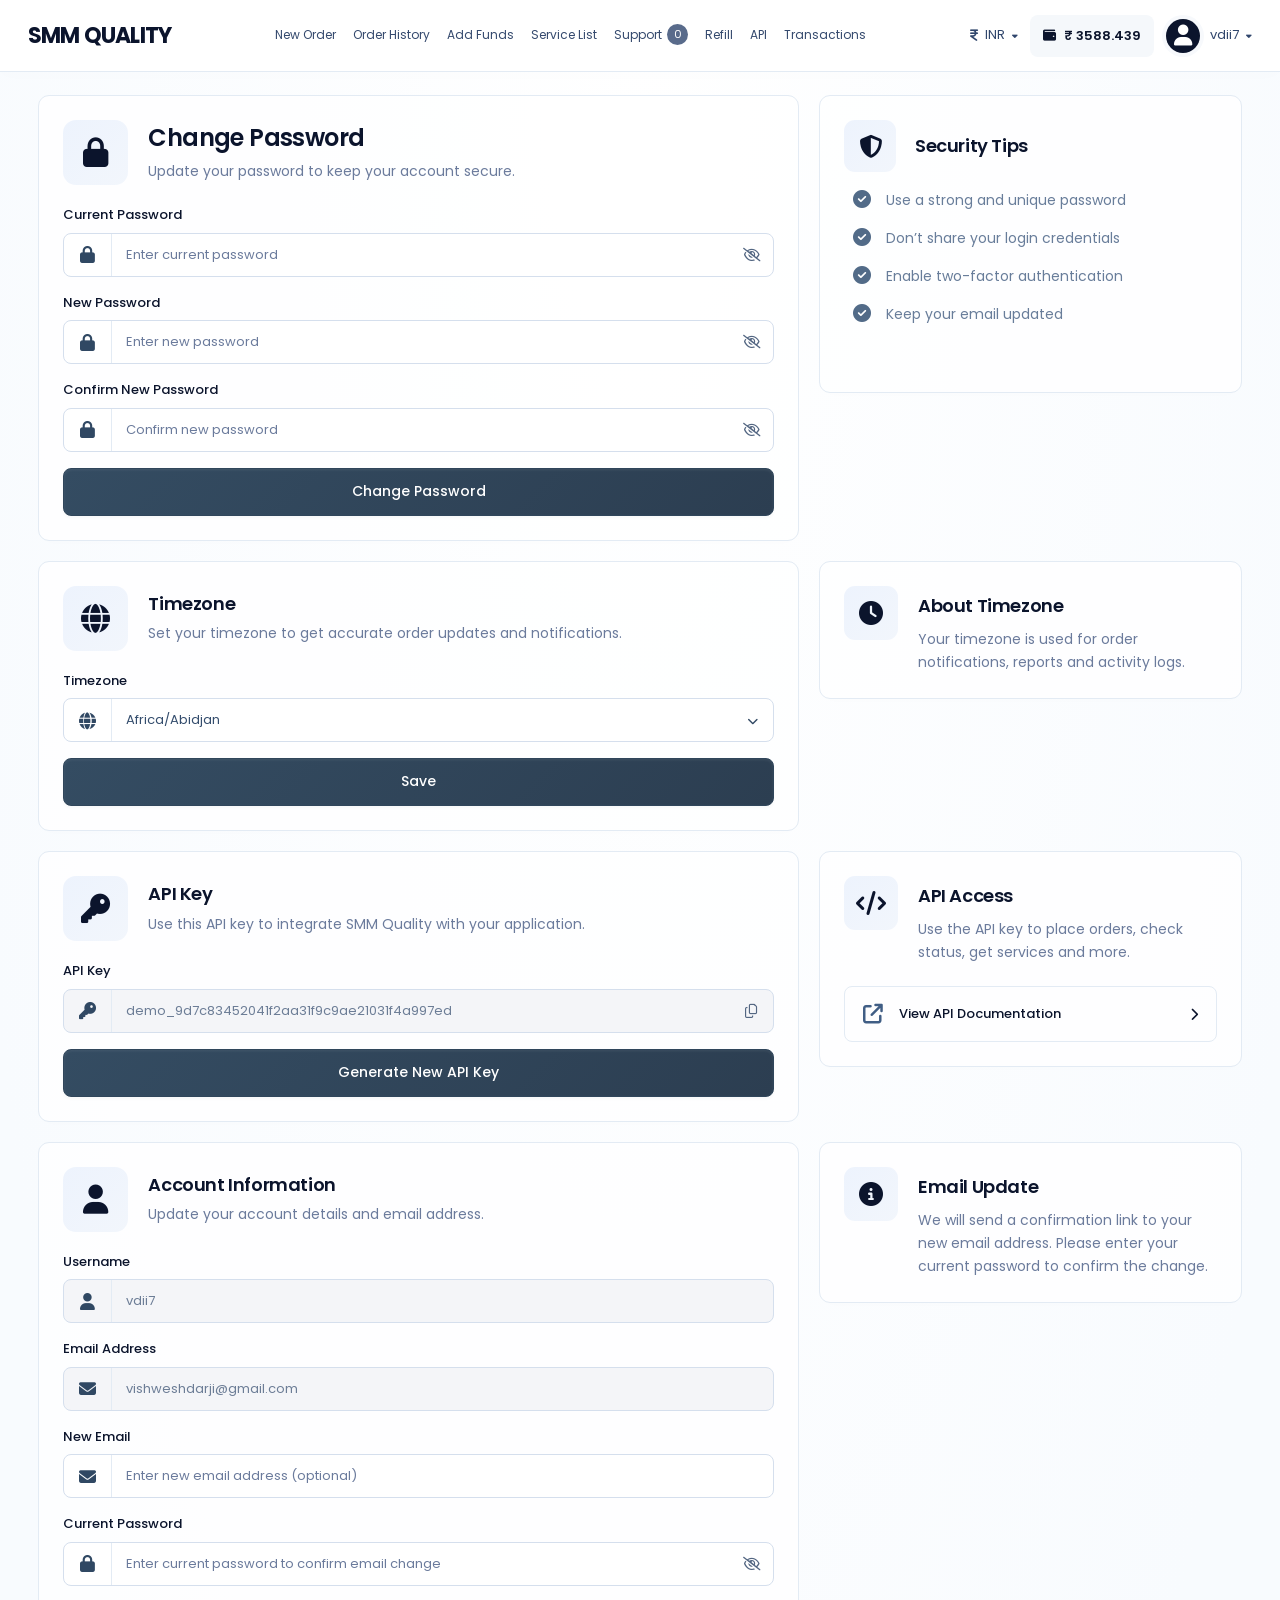
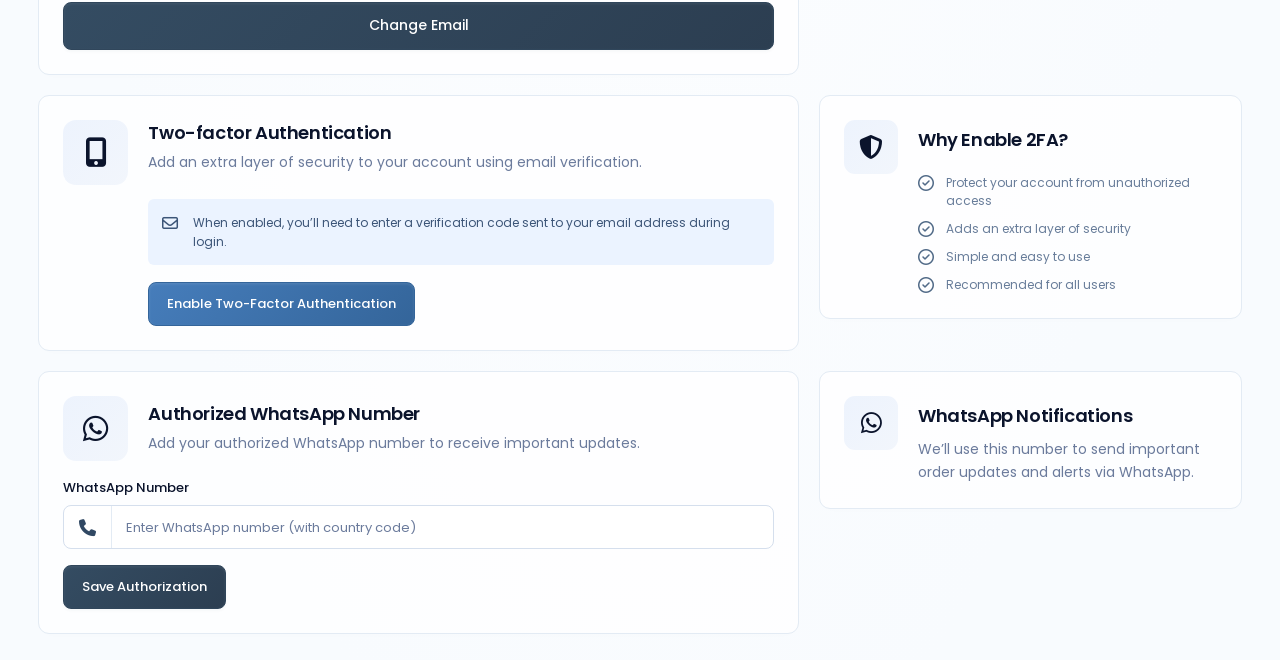
==== account.html @ ea72eefe "first commit" ====
<!DOCTYPE html>
<html lang="en">
<head>
  <meta charset="UTF-8">
  <meta name="viewport" content="width=device-width, initial-scale=1.0">
  <meta name="theme-color" content="#30465b">
  <title>Account Settings · SMM Quality</title>
  <link rel="preconnect" href="https://fonts.googleapis.com">
  <link rel="preconnect" href="https://fonts.gstatic.com" crossorigin>
  <link href="https://fonts.googleapis.com/css2?family=Poppins:wght@400;500;600;700&display=swap" rel="stylesheet">
  <link rel="stylesheet" href="https://cdnjs.cloudflare.com/ajax/libs/font-awesome/6.5.2/css/all.min.css">
  <style>
    :root{--ink:#0b142c;--muted:#6b7b9c;--line:#e3ebf4;--soft:#f3f6fb;--blue:#087bff;--button:#30465b;--radius:11px}
    *{box-sizing:border-box}body{margin:0;background:radial-gradient(ellipse at 50% 0,#fff 0,#f8fbfe 78%);color:var(--ink);font-family:Poppins,Arial,sans-serif;font-size:15px;-webkit-font-smoothing:antialiased}button,input,select{font:inherit}button,a,input,select{-webkit-tap-highlight-color:transparent}a{color:inherit;text-decoration:none}button{cursor:pointer}button,input,select,a{outline-offset:4px}button:focus-visible,a:focus-visible{outline:3px solid #82baff}input:focus,select:focus{outline:none;border-color:#83b5ec;box-shadow:0 0 0 3px #087bff10}button{transition:background .2s,transform .2s,box-shadow .2s}button:active{transform:translateY(1px)}[hidden]{display:none!important}
    .topbar{height:65px;background:#ffffffed;border-bottom:1px solid var(--line);box-shadow:0 3px 16px #243e5c03;position:relative;z-index:10}.header-inner{max-width:1600px;height:100%;margin:auto;padding:0 3%;display:flex;align-items:center;gap:39px}.brand{font-weight:800;font-size:25px;letter-spacing:-1px;white-space:nowrap}.nav{display:flex;align-items:center;gap:3px}.nav-link{border:0;background:none;padding:13px 14px;font-size:13px;font-weight:500;color:#354a6e;white-space:nowrap;border-radius:8px;transition:background .2s,color .2s}.nav-link:hover{background:var(--soft);color:var(--ink)}.nav-link.active{background:#eff3f9;color:var(--ink);font-weight:650}.badge{display:inline-grid;place-items:center;background:#596b8b;color:#fff;border-radius:50%;width:21px;height:21px;font-size:12px;margin-left:5px}.header-tools{margin-left:auto;display:flex;align-items:center;gap:23px}.plain-button{border:0;background:transparent;padding:8px 0;display:flex;align-items:center;gap:8px;color:#30466c;font-size:13px;white-space:nowrap}.chevron{font-size:9px}.balance-chip{background:#f5f8fb;padding:10px 15px;border-radius:8px;font-weight:750;white-space:nowrap;font-size:16px;display:flex;gap:10px;align-items:center}.avatar{display:grid;place-items:center;width:38px;height:38px;border-radius:50%;background:var(--ink);color:white;font-size:24px;margin-right:5px;box-shadow:0 0 0 4px #f7f9fc}.dropdown{position:relative}.dropdown-menu{position:absolute;right:0;top:calc(100% + 12px);min-width:180px;padding:7px;background:white;border:1px solid var(--line);box-shadow:0 12px 40px #23365118;border-radius:10px}.dropdown-menu button{width:100%;text-align:left;border:0;background:white;padding:11px;border-radius:6px;color:#354a6e;font-size:13px}.dropdown-menu button:hover{background:var(--soft)}.mobile-toggle{display:none;border:1px solid var(--line);background:var(--soft);border-radius:7px;width:39px;height:39px;color:var(--ink)}
    .page{max-width:1600px;margin:0 auto;padding:23px 3% 26px}.dashboard{display:grid;grid-template-columns:minmax(0,1.53fr) minmax(0,1fr);align-items:start;gap:17px}.left-column{display:grid;gap:14px}.card{border:1px solid var(--line);border-radius:var(--radius);background:#ffffffc9;box-shadow:0 3px 16px #354c7402}.funds{display:flex;align-items:center;gap:24px;padding:26px 25px;min-height:141px}.wallet-art{flex:0 0 105px;height:92px;border-radius:10px;background:linear-gradient(120deg,#f2f5fa,#f6f8fc);display:grid;place-items:center;font-size:45px}.funds-copy{flex:1;min-width:0}.eyebrow{font-size:14px;font-weight:600;margin:0 0 5px;color:#23395d}.funds-value{font-size:38px;font-weight:750;line-height:1.15;letter-spacing:-.9px;margin:0 0 5px;white-space:nowrap}.funds-copy small{font-size:14px;line-height:1.5;color:var(--muted);display:block}.primary{border:1px solid #30465b;background:linear-gradient(135deg,#344c62,#2c3e51);color:white;border-radius:6px;font-weight:600;box-shadow:inset 0 1px 3px #ffffff14,0 2px 3px #16324b08}.primary:hover{background:linear-gradient(135deg,#405f7a,#314c65);box-shadow:0 5px 15px #233e5a20}.add-funds{display:flex;gap:15px;align-items:center;padding:16px 20px;white-space:nowrap;font-size:17px}.add-funds i{font-size:23px}
    .order-card{padding:16px 25px 15px}.search-box{display:flex;align-items:center;border:1px solid #d4deeb;border-radius:6px;height:46px;margin-bottom:21px;transition:box-shadow .2s,border-color .2s}.search-box:focus-within{border-color:#83b5ec;box-shadow:0 0 0 3px #087bff10}.search-icon{width:48px;flex-shrink:0;display:grid;place-items:center;font-size:19px;height:100%;border-right:1px solid var(--line);color:#203756}.search-box input{width:100%;min-width:0;border:0;background:none;padding:12px;color:var(--ink);outline:none;box-shadow:none}.search-box input:focus{box-shadow:none}.search-box span{white-space:nowrap;padding-right:12px;color:var(--muted);font-size:11.5px}input::placeholder{color:var(--muted);opacity:1}.field-row{display:grid;grid-template-columns:34px minmax(0,1fr);gap:15px;margin-bottom:17px}.field-icon{font-size:23px;padding-top:1px;text-align:left}.field label,.field-label{display:block;font-size:15px;font-weight:600;margin:0 0 7px;letter-spacing:-.3px}.control{width:100%;height:40px;border:1px solid #d4deeb;border-radius:6px;background:#fff;color:var(--ink);padding:8px 14px;transition:border .2s,box-shadow .2s}.select-wrap{position:relative}.select-wrap select{appearance:none;padding-right:36px;cursor:pointer;font-size:14px}.select-wrap>i{position:absolute;right:14px;top:15px;pointer-events:none;font-size:12px}.description{display:grid;grid-template-columns:41px 1fr;gap:15px;background:linear-gradient(120deg,#f3f6fb,#f5f7fc);border-radius:7px;padding:12px 25px 13px;margin:-2px 0 14px;min-height:139px}.description>i{font-size:27px;padding-top:3px}.description h2{font-size:16px;margin:0 0 7px;font-weight:650;letter-spacing:-.3px}.description p{color:var(--muted);line-height:1.48;margin:0;font-size:14px}.description .check-line{margin-top:5px;display:flex;gap:7px;align-items:center}.check-line i{color:var(--button);font-size:19px}.quantity-line{display:grid;grid-template-columns:minmax(0,1.3fr) minmax(0,1fr);gap:29px}.quantity-line .field-row{margin-bottom:12px}.drip-control{display:flex;align-items:flex-start;gap:18px;padding-top:1px}.drip-control>i{font-size:23px}.drip-copy{flex:1}.drip-copy label{font-size:16px;font-weight:600;display:block;margin-bottom:5px;cursor:pointer}.drip-copy small{font-size:14px;white-space:nowrap;color:var(--muted)}.switch{position:relative;width:56px;height:29px;flex:0 0 56px;display:block;cursor:pointer}.switch input{position:absolute;inset:0;opacity:0;cursor:pointer;margin:0;z-index:1}.switch-track{position:absolute;inset:0;border-radius:20px;background:#c4cddd;transition:background .25s;box-shadow:inset 0 2px 4px #283c4e06}.switch-track:before{content:"";position:absolute;left:4px;top:4px;width:21px;height:21px;background:white;border-radius:50%;box-shadow:0 1px 4px #263b5f20;transition:transform .25s}.switch input:checked+.switch-track{background:var(--button)}.switch input:checked+.switch-track:before{transform:translateX(27px)}.switch input:focus-visible+.switch-track{outline:3px solid #82baff;outline-offset:3px}.drip-fields{margin:0 0 16px 49px;display:grid;grid-template-columns:1fr 1fr;gap:15px;padding:15px;background:var(--soft);border-radius:7px}.drip-fields small{grid-column:1/-1;color:var(--muted);line-height:1.5}.charge-row{margin-bottom:8px}.charge-input{display:flex;background:#f7f9fc;border:1px solid #d4deeb;border-radius:6px;height:37px;overflow:hidden}.charge-input span{padding:7px 18px;border-right:1px solid var(--line);font-weight:600}.charge-input input{background:none;border:0;width:100%;padding:8px 13px;color:var(--ink);box-shadow:none}.place-order{width:100%;min-height:44px;font-size:18px}.preview-note{margin:10px 0 0;color:var(--muted);font-size:12px;text-align:center;line-height:1.5}.no-services{font-size:13px;color:#9b4c2d;margin:7px 0 0}
    .updates{padding:24px 22px 18px}.updates-heading{display:flex;align-items:center;gap:19px;margin:0 4px 22px}.updates-heading>i{font-size:31px}.updates-heading h1{font-size:21px;letter-spacing:-.7px;margin:0;font-weight:750}.text-button{border:0;background:none;color:var(--blue);font-weight:600;padding:6px 0;font-size:15px;margin-left:auto;white-space:nowrap}.text-button:hover{color:#0059bd}.update-list{display:grid;gap:9px}.update{border:1px solid var(--line);border-radius:8px;padding:19px 20px 18px;transition:background .2s,border-color .2s}.update:hover{background:#f9fbff;border-color:#ccddef}.update-title{display:flex;gap:14px;justify-content:space-between;align-items:baseline;margin-bottom:8px}.update h2{font-size:15px;font-weight:650;letter-spacing:-.35px;margin:0}.update time{color:#7586a8;font-size:13px;white-space:nowrap}.update p{font-size:15.5px;line-height:1.4;margin:0;color:var(--muted)}.support{margin-top:14px;padding:17px 20px;display:flex;justify-content:center;align-items:center;gap:22px;min-height:61px;text-align:center;font-size:15px;font-weight:600;color:#30466d}.support>i{font-size:27px;color:var(--ink)}.support button{border:0;background:none;color:var(--blue);padding:0;font-weight:600;font-size:inherit}.support button:hover{text-decoration:underline}.toast{position:fixed;bottom:25px;left:50%;transform:translate(-50%,15px);opacity:0;pointer-events:none;z-index:50;max-width:calc(100% - 32px);width:max-content;background:#14283e;color:#fff;border:1px solid #ffffff18;border-radius:10px;padding:14px 20px;box-shadow:0 8px 35px #10243825;font-size:14px;line-height:1.5;transition:opacity .25s,transform .25s}.toast.show{opacity:1;transform:translate(-50%,0)}dialog{width:min(480px,calc(100% - 32px));border:1px solid var(--line);border-radius:15px;padding:27px;color:var(--ink);box-shadow:0 24px 90px #15283a25}dialog::backdrop{background:#10213755;backdrop-filter:blur(4px)}.dialog-head{display:flex;justify-content:space-between;align-items:center;gap:15px}.dialog-head h2{margin:0;font-size:22px;letter-spacing:-.6px}.close-dialog{border:0;background:var(--soft);width:32px;height:32px;border-radius:50%;color:var(--ink)}dialog p{color:var(--muted);line-height:1.6}dialog dl{display:grid;grid-template-columns:100px 1fr;gap:13px;font-size:14px}dialog dt{color:var(--muted)}dialog dd{margin:0;overflow-wrap:anywhere}dialog .primary{padding:12px 20px;width:100%;margin-top:10px}.dialog-tag{display:inline-block;background:#edf5ff;color:#2367ac;font-size:12px;font-weight:600;border-radius:5px;padding:5px 8px;margin-bottom:15px}
    @media(min-width:1500px){.header-inner{gap:40px}.nav-link{padding:13px 14px}.page{padding-top:23px}.funds{min-height:141px}.order-card{padding-top:16px}.dashboard{gap:17px}}
    @media(max-width:1350px){.header-inner{gap:22px}.nav-link{padding:12px 8px;font-size:12px}.header-tools{gap:15px}.brand{font-size:23px}.funds{gap:18px;padding:24px 20px}.wallet-art{flex-basis:80px;height:82px;font-size:38px}.funds-value{font-size:32px}.add-funds{padding:15px;font-size:15px;gap:9px}.funds-copy small{font-size:12px}.order-card{padding-left:20px;padding-right:20px}.search-box span{font-size:10px}.quantity-line{gap:19px;grid-template-columns:1.15fr 1fr}.drip-control{gap:12px}.drip-copy small{font-size:12px}.update{padding:18px 17px}.update h2{font-size:14px}.update p{font-size:14px}.update time{font-size:11px}.updates{padding:23px 18px 18px}.updates-heading{gap:15px}.updates-heading h1{font-size:20px}}
    @media(max-width:1120px){.header-inner{gap:20px}.nav-link{padding:12px 7px}.header-tools{gap:15px}.currency-dropdown{display:none}.balance-chip{font-size:13px;padding:10px}.brand{font-size:21px}.user-name{display:none}.header-tools .plain-button{gap:0}.dashboard{grid-template-columns:minmax(0,1.45fr) minmax(0,1fr)}.funds{flex-wrap:wrap;gap:15px}.funds-copy{min-width:200px}.add-funds{width:100%;justify-content:center;padding:11px}.wallet-art{height:72px;flex-basis:75px}.search-box span{display:none}.quantity-line{grid-template-columns:1fr;gap:0}.drip-control{padding:0 0 15px 0;margin-left:49px}.drip-copy small{font-size:13px}.switch{margin-left:auto}.updates-heading{gap:12px}.updates-heading h1{font-size:18px}.updates-heading>i{font-size:26px}.text-button{font-size:13px}.update-title{flex-wrap:wrap;gap:5px}.update time{font-size:11px}.update p{font-size:14px}.description{padding-left:16px;gap:8px}.description p{font-size:13px}}
    @media(max-width:900px){.topbar{height:66px}.header-inner{padding:0 4%;gap:15px}.mobile-toggle{display:block}.brand{font-size:23px}.header-tools{gap:17px}.nav{display:none;position:absolute;top:65px;left:0;right:0;background:white;padding:12px 4% 18px;border-bottom:1px solid var(--line);box-shadow:0 15px 20px #2039570b;grid-template-columns:repeat(4,1fr);gap:6px}.nav.open{display:grid}.nav-link{padding:13px 9px;text-align:center;font-size:13px}.balance-chip{font-size:14px}.user-name{display:inline}.header-tools .plain-button{gap:7px}.page{padding:20px 4%}.dashboard{grid-template-columns:1fr}.funds{flex-wrap:nowrap;padding:22px}.funds-copy{min-width:0}.funds-copy small{font-size:13px}.add-funds{width:auto;padding:15px 19px}.wallet-art{height:82px;flex-basis:90px}.order-card{padding:20px 24px}.quantity-line{grid-template-columns:1.2fr 1fr;gap:25px}.drip-control{margin-left:0;padding-top:1px}.description p{font-size:14px}.description{padding-left:24px;gap:15px}.updates{padding:22px 24px}.updates-heading h1{font-size:21px}.update-title{flex-wrap:nowrap}.update h2{font-size:15px}.update time{font-size:12px}.update p{font-size:15px}.update-list{grid-template-columns:1fr 1fr;gap:12px}.update:last-child{grid-column:1/-1}.update{padding:18px}.support{font-size:13px;gap:15px}.currency-dropdown{display:block}}
    @media(max-width:600px){.header-inner{gap:12px}.brand{font-size:20px;letter-spacing:-.8px}.header-tools{gap:12px}.avatar{height:32px;width:32px;font-size:20px;margin:0}.user-name,.user-chevron,.currency-dropdown{display:none}.balance-chip{font-size:12px;gap:6px;padding:9px 8px}.balance-chip i{display:none}.mobile-toggle{width:33px;height:33px}.nav{grid-template-columns:repeat(2,1fr)}.page{padding:15px 4% 20px}.left-column{gap:12px}.dashboard{gap:14px}.funds{padding:18px;gap:15px;flex-wrap:wrap}.wallet-art{height:69px;flex-basis:69px;font-size:33px}.funds-value{font-size:30px;letter-spacing:-1px}.eyebrow{font-size:11px;letter-spacing:.3px}.funds-copy small{font-size:12px;line-height:1.6}.add-funds{width:100%;padding:11px;font-size:14px}.add-funds i{font-size:18px}.order-card{padding:16px}.search-box{margin-bottom:21px}.search-box input{font-size:13px}.search-icon{width:41px;font-size:17px}.field-row{grid-template-columns:23px 1fr;gap:12px;margin-bottom:17px}.field-icon{font-size:20px;padding-top:2px}.field label,.field-label{font-size:13px;margin-bottom:8px}.control{height:43px;font-size:13px;padding-left:11px}.select-wrap select{font-size:12px}.select-wrap>i{top:16px;right:11px}.description{grid-template-columns:23px 1fr;padding:15px 12px;gap:12px;margin-bottom:17px}.description>i{font-size:23px}.description h2{font-size:14px}.description p{font-size:12px;line-height:1.65}.description .check-line{align-items:flex-start}.check-line i{font-size:16px;margin-top:2px}.quantity-line{grid-template-columns:1fr;gap:0}.drip-control{margin-left:35px;gap:12px;padding:0 0 19px}.drip-control>i{font-size:21px}.drip-copy label{font-size:14px}.drip-copy small{font-size:12px}.drip-fields{margin-left:35px;padding:12px;gap:10px;grid-template-columns:1fr}.drip-fields label{font-size:12px}.charge-row{margin-bottom:12px}.charge-input{height:40px}.place-order{min-height:44px;font-size:15px}.updates{padding:20px 16px 16px}.updates-heading{margin:0 2px 18px;gap:13px}.updates-heading h1{font-size:19px}.updates-heading>i{font-size:26px}.text-button{font-size:13px}.update-list{grid-template-columns:1fr;gap:10px}.update{padding:17px 15px}.update h2{font-size:13px}.update time{font-size:10px}.update p{font-size:13px;line-height:1.6}.support{padding:16px 17px;align-items:center;gap:13px;font-size:12px;line-height:1.7}.support>i{font-size:23px;flex-shrink:0}.preview-note{font-size:11px}.toast{font-size:12px;bottom:16px}}
    /* Shared header: reuse this markup, styling, and menu behavior on every new page. */
    .header-inner{width:100%;min-width:0;gap:clamp(16px,2vw,32px)}
    .brand,.header-tools,.mobile-toggle{flex-shrink:0}
    .nav{min-width:0;flex-shrink:0}
    .header-tools{gap:clamp(12px,1.4vw,23px)}
    .left-column,.card,.field,.select-wrap,.description>div,.drip-copy{min-width:0}
    .control{min-width:0;max-width:100%}
    .charge-input input{min-width:0}
    .drip-copy small{white-space:normal}
    @media(min-width:1241px) and (max-width:1450px){
      .header-inner{gap:16px}
      .brand{font-size:23px}
      .nav{gap:2px}
      .nav-link{padding:12px 9px;font-size:12px}
      .header-tools{gap:14px}
      .balance-chip{font-size:14px;padding:10px 12px}
      .avatar{width:34px;height:34px;font-size:22px;margin-right:0}
    }
    @media(min-width:901px) and (max-width:1240px){
      .topbar{height:66px}
      .mobile-toggle{display:block}
      .header-inner{gap:18px}
      .header-tools{gap:20px}
      .currency-dropdown{display:block}
      .user-name{display:inline}
      .header-tools .plain-button{gap:8px}
      .nav{display:none;position:absolute;top:65px;left:0;right:0;background:white;padding:12px 3% 18px;border-bottom:1px solid var(--line);box-shadow:0 15px 20px #2039570b;grid-template-columns:repeat(4,minmax(0,1fr));gap:6px}
      .nav.open{display:grid}
      .nav-link{padding:13px 9px;text-align:center;font-size:13px}
    }
    .primary:disabled{opacity:.5;cursor:not-allowed;box-shadow:none}
    @media(max-width:380px){.header-inner{gap:8px}.brand{font-size:17px}.header-tools{gap:8px}.balance-chip{font-size:11px;padding:8px 6px}.avatar{width:28px;height:28px;font-size:17px}.mobile-toggle{width:30px;height:32px}.funds-value{font-size:26px}.wallet-art{flex-basis:55px;height:60px;font-size:29px}.funds{gap:11px}.update-title{gap:8px}.update h2{font-size:12px}.update time{font-size:9px}}
    @media(prefers-reduced-motion:no-preference){.card{animation:arrive .45s ease both}.updates{animation-delay:.08s}.support{animation-delay:.12s}@keyframes arrive{from{opacity:0;transform:translateY(8px)}to{opacity:1;transform:translateY(0)}}} @media(prefers-reduced-motion:reduce){*,*:before,*:after{animation:none!important;transition:none!important;scroll-behavior:auto!important}}

    .settings-layout{display:grid;grid-template-columns:minmax(0,1.8fr) minmax(0,1fr);gap:19px 20px;align-items:start}.settings-card{padding:22px 24px}.settings-intro{display:flex;align-items:center;gap:26px;margin-bottom:19px}.settings-icon{display:grid;place-items:center;width:65px;height:65px;flex:0 0 65px;border-radius:13px;background:linear-gradient(135deg,#edf3fd,#f2f6fc);font-size:29px}.settings-intro h1,.settings-intro h2{font-size:22px;font-weight:750;letter-spacing:-.7px;margin:0 0 6px}.settings-intro p{font-size:14px;color:var(--muted);margin:0;line-height:1.65}.settings-field{margin-bottom:15px}.settings-field>label{font-size:14px;display:block;font-weight:650;letter-spacing:-.2px;margin-bottom:7px}.settings-input{display:flex;align-items:center;min-height:43px;border:1px solid #d5dfed;border-radius:6px;background:white;overflow:hidden;transition:border-color .2s,box-shadow .2s;position:relative}.settings-input:focus-within{border-color:#83b5ec;box-shadow:0 0 0 3px #087bff10}.settings-input>.input-icon{display:grid;place-items:center;align-self:stretch;flex:0 0 48px;border-right:1px solid var(--line);font-size:17px;color:#304863}.settings-input input,.settings-input select{min-width:0;width:100%;border:0;background:none;color:#344d6d;font:inherit;font-size:14px;padding:11px 14px;outline:none;box-shadow:none}.settings-input input:focus,.settings-input select:focus{box-shadow:none}.settings-input:has(input[readonly]){background:#f4f5f8}.settings-input input[readonly]{color:#6c7d96}.settings-input select{appearance:none;padding-right:37px;cursor:pointer}.settings-input>.fa-chevron-down{position:absolute;right:15px;top:16px;font-size:11px;pointer-events:none;color:#304863}.visibility-button,.copy-key{border:0;background:none;color:#536682;display:grid;place-items:center;align-self:stretch;padding:0 14px;flex:0 0 44px;font-size:16px}.visibility-button:hover,.copy-key:hover{background:#edf3fb;color:#087bff}.settings-submit{width:100%;min-height:47px;font-size:16px}.settings-help{padding:23px 22px;min-width:0}.help-heading{display:flex;gap:19px;align-items:center;margin-bottom:18px}.help-heading .settings-icon{width:52px;height:52px;flex-basis:52px;font-size:23px;border-radius:11px}.help-heading h2{font-size:18px;margin:0;font-weight:750;letter-spacing:-.5px}.security-list{list-style:none;margin:0;padding:0 9px 17px;display:grid;gap:17px}.security-list li{display:flex;align-items:flex-start;gap:15px;color:#687d9a;font-size:14px;line-height:1.5}.security-list i{font-size:18px;color:#526b88;padding-top:1px}.help-inline{display:flex;gap:20px;align-items:flex-start}.help-inline .settings-icon{width:54px;height:54px;flex-basis:54px;font-size:24px;border-radius:11px}.help-inline h2{font-size:18px;font-weight:750;letter-spacing:-.5px;margin:7px 0 10px}.help-inline p{font-size:14px;color:var(--muted);line-height:1.65;margin:0}.api-doc-link{display:flex;align-items:center;gap:20px;width:100%;border:1px solid var(--line);border-radius:7px;padding:19px 20px;margin-top:22px;font-size:14px;font-weight:650;transition:background .2s,border-color .2s}.api-doc-link:hover{background:#f1f6fd;border-color:#afc9e8}.api-doc-link i:first-child{font-size:20px;color:#405e85}.api-doc-link i:last-child{margin-left:auto;font-size:13px}.twofa-card .settings-intro{margin-bottom:14px;align-items:flex-start}.twofa-content{margin-left:91px}.twofa-notice{display:flex;align-items:flex-start;gap:15px;padding:14px;background:#ebf3ff;border-radius:6px;font-size:12px;line-height:1.6;color:#3c5578;margin-bottom:17px}.twofa-notice i{font-size:16px;padding-top:2px}.secondary-action{background:linear-gradient(135deg,#467dbb,#34659a);border:1px solid #34659a;color:white;border-radius:4px;min-height:34px;font-weight:600;font-size:12px;padding:8px 17px;box-shadow:inset 0 1px 3px #ffffff20}.secondary-action:hover{background:#2d619b}.twofa-help .security-list{padding:12px 0 0;gap:10px}.twofa-help .security-list li{font-size:12px;gap:12px}.twofa-help .security-list i{font-size:16px}.whatsapp-card .settings-intro{margin-bottom:17px}.whatsapp-save{padding:10px 19px;font-size:14px;min-height:37px}.preview-feedback{font-size:13px;line-height:1.6;border:1px solid #d2e6da;background:#edf7f1;color:#32634a;padding:11px 13px;border-radius:6px;margin:12px 0 0}.settings-card,.settings-help{animation:none}.help-password{min-height:298px}.settings-help p{overflow-wrap:anywhere}
    @media(max-width:1120px){.settings-card{padding:20px}.settings-intro{gap:21px}.settings-intro h1,.settings-intro h2{font-size:20px}.settings-intro p{font-size:13px}.settings-icon{height:59px;width:59px;flex-basis:59px;font-size:27px}.settings-help{padding:21px 18px}.help-heading{gap:15px}.help-heading h2,.help-inline h2{font-size:16px}.help-inline{gap:16px}.help-inline p{font-size:12px}.security-list{padding-left:3px;padding-right:3px;gap:15px}.security-list li{font-size:12px;gap:12px}.help-password{min-height:280px}.twofa-content{margin-left:80px}.api-doc-link{gap:13px;font-size:12px;padding:16px}.help-inline .settings-icon{height:46px;width:46px;flex-basis:46px;font-size:22px}.settings-field>label{font-size:13px}.settings-input input,.settings-input select{font-size:13px}.settings-submit{font-size:14px;min-height:44px}}
    @media(max-width:800px){.settings-layout{grid-template-columns:minmax(0,1.5fr) minmax(0,1fr);gap:16px}.settings-card{padding:19px 16px}.settings-intro{gap:15px;align-items:flex-start}.settings-intro h1,.settings-intro h2{font-size:18px}.settings-intro p{font-size:12px}.settings-icon{height:51px;width:49px;flex-basis:49px;font-size:24px;border-radius:10px}.settings-help{padding:19px 15px}.help-heading{gap:12px;align-items:flex-start}.help-heading .settings-icon{height:44px;width:42px;flex-basis:42px;font-size:21px}.help-heading h2{padding-top:10px;font-size:15px}.help-inline{gap:12px}.help-inline h2{font-size:15px}.help-inline p{font-size:11px}.help-inline .settings-icon{width:40px;height:44px;flex-basis:40px;font-size:20px}.settings-input>.input-icon{flex-basis:37px;font-size:15px}.settings-input input,.settings-input select{font-size:12px;padding-left:11px}.visibility-button,.copy-key{padding:0 10px;flex-basis:34px;font-size:14px}.twofa-content{margin-left:0}.twofa-notice{font-size:11px;gap:10px}.twofa-help .security-list li{font-size:11px}.api-doc-link{font-size:11px;padding:14px 10px;gap:10px}.api-doc-link i:first-child{font-size:17px}.help-password{min-height:0}.security-list{gap:14px;padding-bottom:5px}.security-list li{font-size:11px}}
    @media(max-width:600px){.settings-layout{grid-template-columns:minmax(0,1fr);gap:14px}.settings-card{padding:19px 16px}.settings-intro{gap:16px;margin-bottom:18px}.settings-intro h1,.settings-intro h2{font-size:19px;margin-top:3px}.settings-intro p{font-size:12px}.settings-icon{height:53px;width:51px;flex-basis:51px;font-size:25px}.settings-field{margin-bottom:15px}.settings-field>label{font-size:12px;margin-bottom:7px}.settings-input{min-height:44px}.settings-input>.input-icon{flex-basis:39px}.settings-input input,.settings-input select{font-size:12px;padding:12px 10px}.settings-input select{padding-right:32px}.visibility-button,.copy-key{flex-basis:39px;padding:0 11px}.settings-submit{font-size:14px;min-height:44px}.settings-help{padding:19px 17px}.help-heading h2,.help-inline h2{font-size:16px}.help-heading{margin-bottom:17px}.help-inline p{font-size:12px}.security-list{gap:13px;padding:0 3px 3px}.security-list li{font-size:12px}.help-inline{gap:16px}.help-inline .settings-icon{width:43px;height:45px;flex-basis:43px}.help-inline h2{margin-top:4px;margin-bottom:7px}.api-doc-link{font-size:12px;padding:16px 13px;margin-top:18px}.twofa-notice{font-size:11px;padding:12px}.secondary-action{font-size:11px}.twofa-help .security-list li{font-size:12px}.whatsapp-save{width:100%;font-size:13px}.preview-feedback{font-size:12px}}

    .dropdown-menu a{display:block;width:100%;text-align:left;background:white;padding:11px;border-radius:6px;color:#354a6e;font-size:13px}.dropdown-menu a:hover,.dropdown-menu a[aria-current="page"]{background:var(--soft)}

    /* Shared UI standards — keep identical in every standalone page. */
    :root{--font-ui:'Poppins',Arial,sans-serif;--text-title:24px;--text-section:18px;--text-body:14px;--text-small:12px;--text-table:12px;--control-height:44px;--button-height:44px;--button-small-height:34px;--space-card:24px;--space-section:20px;--space-field:16px;--ui-radius:8px}
    body{font-family:var(--font-ui);font-size:var(--text-body);line-height:1.6}
    button,input,select,textarea{font-family:var(--font-ui)}
    button,a,input,select,textarea{font-weight:400}
    h1,h2,h3{line-height:1.35;font-weight:600;letter-spacing:-.4px}
    :is(.section-intro h1,.settings-intro h1,.history-heading h1,.refill-heading h1,.orders-title h1,.catalog-title h1,.api-title h1,.funding-intro h1){font-size:var(--text-title);font-weight:600;line-height:1.35;letter-spacing:-.6px;margin:0 0 6px}
    :is(.section-intro h2,.settings-intro h2,.side-heading,.side-intro h2,.help-heading h2,.help-inline h2,.tickets-heading h2,.updates-heading h1,.category-heading h2,.aside-heading){font-size:var(--text-section);font-weight:600;line-height:1.4;letter-spacing:-.4px}
    :is(.endpoint h2,.overview-card h2,.description h2){font-size:16px;font-weight:600;line-height:1.4}
    :is(.update h2,.steps h3,.information-item h3,.help-copy h2){font-size:14px;font-weight:600;line-height:1.5}
    :is(.section-intro p,.settings-intro p,.history-heading p,.refill-heading p,.orders-title p,.catalog-title p,.api-title p,.funding-intro p,.side-intro p,.help-inline p,.information-item p,.steps p,.update p,.description p,.help-copy p){font-size:var(--text-body);line-height:1.65;font-weight:400}
    :is(.field-hint,.message-hint,.qr-caption,.local-note,.catalog-note,.order-preview-note,.preview-note,.date-filter-note,.dialog-caption){font-size:var(--text-small);line-height:1.6}
    :is(.field label,.field-label,.ticket-field>label,.settings-field>label,.payment-field label){font-size:13px;font-weight:500;line-height:1.5;margin-bottom:8px;letter-spacing:0}
    :is(.primary,.help-action,.secondary-action,.reset-filters,.order-reset,.view-ticket,.view-transaction,.view-refill,.reorder-button,.service-view,.contact-api,.contact-action,.api-doc-link,.service-order-link,.refill-preview-link,.clear-date){font-family:var(--font-ui);font-weight:500;line-height:1.4;letter-spacing:0;border-radius:var(--ui-radius);display:inline-flex;align-items:center;justify-content:center;gap:10px;text-align:center;min-width:0;vertical-align:middle}
    :is(.primary,.help-action,.secondary-action,.reset-filters,.order-reset,.contact-api,.service-order-link,.refill-preview-link,.clear-date){height:auto;min-height:var(--button-height);padding:11px 18px;font-size:13px}
    :is(.place-order,.pay-button,.submit-ticket,.settings-submit){width:100%;min-height:48px;font-size:14px;padding:12px 18px}
    :is(.add-funds,.whatsapp-save,.secondary-action){min-height:44px;font-size:13px;padding:11px 18px}
    .add-funds i{font-size:19px}
    :is(.view-ticket,.view-transaction,.view-refill,.reorder-button,.service-view){min-height:var(--button-small-height);padding:7px 11px;font-size:11px;gap:8px;white-space:nowrap;border-radius:6px}
    :is(.view-ticket,.view-transaction,.view-refill,.reorder-button,.service-view) i{font-size:13px}
    :is(.contact-action,.api-doc-link){min-height:56px;padding:15px 18px;font-size:13px;justify-content:flex-start;text-align:left;gap:16px}
    .contact-action{width:100%}.contact-api,.service-order-link,.refill-preview-link{display:flex}
    :is(.copy-code,.copy-key,.copy-button,.visibility-button,.close-dialog,.more-order){min-width:34px;min-height:34px;font-size:14px;border-radius:6px}
    .copy-code{width:34px;height:34px;top:7px;right:7px}.code-block pre{padding-right:49px}
    :is(.control,.payment-select select,.filter-select select,.order-filter select,.catalog-select select){min-height:var(--control-height);height:var(--control-height);font-family:var(--font-ui);font-size:13px;line-height:1.5;border-radius:var(--ui-radius);font-weight:400}
    :is(.select-wrap select,.payment-select select){font-size:13px}
    :is(.support-input,.settings-input,.input-group,.search-box,.transaction-search,.order-search,.catalog-search,.ticket-search,.refill-search,.copy-field,.date-trigger,.charge-input){min-height:var(--control-height);height:auto;border-radius:var(--ui-radius)}
    :is(.support-input input,.support-input select,.settings-input input,.settings-input select,.input-group input,.search-box input,.transaction-search input,.order-search input,.catalog-search input,.ticket-search input,.refill-search input){font-family:var(--font-ui);font-size:13px;line-height:1.5;padding-top:11px;padding-bottom:11px;min-height:42px;font-weight:400}
    .support-input textarea{font-family:var(--font-ui);font-size:13px;line-height:1.65;min-height:120px}
    .charge-input input{font-size:13px;font-family:var(--font-ui)}.charge-input span{display:grid;place-items:center;padding:8px 16px;font-size:14px}
    :is(.select-wrap>i,.payment-select>i,.filter-select i,.order-filter>.fa-chevron-down,.catalog-select>.fa-chevron-down,.support-input>.fa-chevron-down,.settings-input>.fa-chevron-down){top:17px;font-size:11px}
    .order-date>.fa-calendar-days{top:14px}.catalog-select>i:not(.fa-chevron-down){top:15px}.payment-select .upi-mark{top:7px}
    :is(.ticket-field,.settings-field,.payment-field,.payment-field.utr-field){margin-bottom:var(--space-field)}
    .field-row{margin-bottom:var(--space-field)}
    :is(.section-intro,.settings-intro,.funding-intro){gap:20px;margin-bottom:var(--space-section)}
    :is(.ticket-form-card,.settings-card,.funding-card,.updates,.side-card,.information-card,.quick-card,.settings-help,.refill-card,.overview-card){padding:var(--space-card)}
    :is(.support-layout,.funding-layout,.settings-layout,.dashboard){gap:var(--space-section)}
    :is(.left-column,.funding-sidebar,.support-sidebar,.service-groups){gap:var(--space-section)}
    :is(.history-heading,.orders-title,.catalog-title,.api-title){padding:var(--space-card);gap:20px}
    :is(.order-filters,.catalog-filters){padding:20px 24px;gap:16px}
    :is(.history-body,.tickets-card){padding:20px 24px}
    :is(.catalog-footer,.orders-footer){padding:16px 24px}
    :is(.help-card,.tickets-card,.support,.orders-title){margin-top:var(--space-section)}.orders-title{margin-top:0}
    :is(.orders-table,.services-table,.refill-table,.transaction-table,.tickets-table,.api-table){font-family:var(--font-ui)}
    :is(.orders-table,.services-table,.refill-table,.transaction-table,.tickets-table,.api-table) th{font-size:12px;font-weight:600;line-height:1.5;padding-top:13px;padding-bottom:13px}
    :is(.orders-table,.services-table,.refill-table,.transaction-table,.tickets-table,.api-table) td{font-size:var(--text-table);font-weight:400;line-height:1.6}
    :is(.service-time,.service-description,.order-date-cell,.refill-date){font-size:12px!important;line-height:1.6!important}
    :is(.order-id,.refill-order,.subject-link,.order-detail-link){font-family:var(--font-ui);font-size:12px;font-weight:400}
    :is(.transaction-table .amount,.charge-cell){font-size:13px;font-weight:500}
    :is(.order-status,.transaction-type,.refill-status,.status-pill){font-size:11px;font-weight:500;line-height:1.5;padding:6px 10px;border-radius:8px}
    :is(.orders-pagination,.catalog-pagination,.transaction-pagination,.refill-pagination,.pagination){gap:8px}
    :is(.orders-pagination,.catalog-pagination,.transaction-pagination,.refill-pagination,.pagination) button{min-width:36px;width:36px;height:36px;padding:0 7px;border-radius:7px;font-family:var(--font-ui);font-size:12px;font-weight:500}
    :is(.orders-summary,.catalog-summary,.result-summary,.refill-summary){font-size:12px;line-height:1.6}
    .status-tab{min-height:42px;font-size:12px;font-weight:500;padding:10px 15px;gap:9px;border-radius:7px}.status-tab span{font-size:11px;font-weight:400}
    .category-heading{min-height:54px}.category-count{font-size:12px;font-weight:400}.service-meta strong{font-size:12px;font-weight:500}.server-tag{font-size:10px}
    .header-inner{gap:20px}.brand{font-family:var(--font-ui);font-size:24px;font-weight:700;letter-spacing:-.8px}.nav-link{font-family:var(--font-ui);font-size:12px;line-height:1.5;font-weight:400;padding:12px 10px;min-height:42px;display:flex;align-items:center;justify-content:center;gap:5px}.nav-link.active{font-weight:500}.header-tools{gap:16px}.plain-button{font-size:12px;font-family:var(--font-ui);font-weight:400}.balance-chip{font-size:14px;font-weight:600}.dropdown-menu :is(a,button){font-family:var(--font-ui);font-size:12px;font-weight:400;line-height:1.6;min-height:40px;padding:10px 12px}.badge{font-size:11px;margin-left:0}
    .text-button{font-size:13px;font-weight:500;min-height:36px}.support{font-size:13px;font-weight:500;line-height:1.6}.support button{font:inherit;font-weight:500}.funds-copy small{font-size:13px;line-height:1.6}.eyebrow{font-size:12px;font-weight:500}.funds-value{font-size:36px;font-weight:600;line-height:1.2}.search-box span{font-size:11px}.drip-copy label{font-size:14px;font-weight:500}.drip-copy small{font-size:12px;line-height:1.6}.description{padding:16px 20px}.update{padding:18px}.side-intro{gap:20px}.twofa-content{margin-left:85px}
    dialog{font-family:var(--font-ui);padding:24px}.dialog-head h2{font-size:21px;font-weight:600;line-height:1.4}dialog p{font-size:13px;line-height:1.7}dialog dl{font-size:12px;line-height:1.65}dialog .primary{width:100%;min-height:44px}.toast{font-family:var(--font-ui);font-size:13px;line-height:1.6}.preview-feedback{font-size:12px;line-height:1.65}.code-block pre,.code-block code,.api-key{font-family:Consolas,'Courier New',monospace}
    @media(min-width:901px) and (max-width:1400px){.topbar{height:66px}.mobile-toggle{display:block}.nav{display:none;position:absolute;top:65px;left:0;right:0;padding:12px 3% 18px;background:white;border-bottom:1px solid var(--line);box-shadow:0 15px 20px #2039570b;grid-template-columns:repeat(4,minmax(0,1fr));gap:6px}.nav.open{display:grid}.header-tools{margin-left:auto}.currency-dropdown{display:block}.user-name{display:inline}.header-tools .plain-button{gap:8px}}
    @media(min-width:1401px){.nav{gap:2px}.header-inner{gap:20px}.nav-link{padding-left:8px;padding-right:8px}.brand{font-size:23px}.header-tools{gap:14px}.balance-chip{padding:10px 12px}.avatar{width:34px;height:34px;font-size:22px;margin-right:0}}
    @media(max-width:1120px){:root{--space-card:20px;--text-title:22px}.search-box span{display:none}.twofa-content{margin-left:79px}.settings-intro{gap:20px}}
    @media(max-width:900px){.nav-link{font-size:12px}.header-inner{gap:15px}.brand{font-size:22px}.header-tools{gap:15px}.nav.open{grid-template-columns:repeat(4,minmax(0,1fr))}.twofa-content{margin-left:0}.funds-value{font-size:32px}}
    @media(max-width:600px){:root{--text-title:20px;--text-section:17px;--text-body:12px;--text-small:11px;--text-table:11px;--space-card:16px;--space-section:16px;--space-field:16px}.header-inner{gap:10px}.brand{font-size:18px;letter-spacing:-.6px}.header-tools{gap:10px}.balance-chip{font-size:11px;padding:9px 7px}.plain-button{font-size:11px}.avatar{width:30px;height:30px;font-size:19px;margin:0}.mobile-toggle{width:33px;flex-basis:33px}.nav.open{grid-template-columns:repeat(2,minmax(0,1fr))}.nav-link{font-size:12px;min-height:42px;padding:11px 8px}.currency-dropdown{display:none}.user-name,.user-chevron{display:none}
      :is(.section-intro,.settings-intro,.funding-intro){gap:15px}.twofa-content{margin-left:0}
      :is(.control,.select-wrap select,.payment-select select,.filter-select select,.order-filter select,.catalog-select select,.support-input input,.support-input select,.settings-input input,.settings-input select,.input-group input,.search-box input,.transaction-search input,.order-search input,.catalog-search input,.ticket-search input,.refill-search input,.support-input textarea){font-size:12px}
      :is(.field label,.field-label,.ticket-field>label,.settings-field>label,.payment-field label){font-size:12px}
      :is(.primary,.help-action,.secondary-action,.reset-filters,.order-reset,.contact-api,.service-order-link,.refill-preview-link,.clear-date){font-size:12px;min-height:44px;padding:11px 14px}
      :is(.place-order,.pay-button,.submit-ticket,.settings-submit){font-size:13px;min-height:46px}
      :is(.view-ticket,.view-transaction,.view-refill,.reorder-button,.service-view){font-size:11px;min-height:34px;padding:7px 10px}
      :is(.contact-action,.api-doc-link){font-size:12px;min-height:52px;padding:14px 16px}
      :is(.history-heading,.orders-title,.catalog-title,.api-title){padding:18px 16px;gap:15px}
      :is(.order-filters,.catalog-filters,.history-body,.tickets-card){padding:16px 13px;gap:12px}
      :is(.catalog-footer,.orders-footer){padding:15px 13px}
      :is(.orders-table,.services-table,.refill-table,.transaction-table,.tickets-table,.api-table) th{font-size:11px;padding-top:12px;padding-bottom:12px}
      :is(.service-time,.service-description,.order-date-cell,.refill-date){font-size:11px!important}.category-heading h2{font-size:14px}.category-count{font-size:11px}.status-tab{font-size:11px;padding:10px 12px}.orders-summary,.catalog-summary,.result-summary,.refill-summary{font-size:11px}.funds-value{font-size:29px}.funds-copy small{font-size:12px}.text-button{font-size:12px}.support{font-size:12px}.dialog-head h2{font-size:19px}.toast{font-size:12px}dialog{padding:20px}
    }
    @media(max-width:380px){.header-inner{gap:7px}.brand{font-size:16px;letter-spacing:-.7px}.header-tools{gap:7px}.balance-chip{font-size:10px;padding:8px 5px}.avatar{width:26px;height:26px;font-size:16px}.mobile-toggle{width:29px;flex-basis:29px}.funds-value{font-size:26px}}


    /* Shared responsive header: desktop 1280px+, tablet/mobile below 1280px. */
    .topbar{height:72px;background:#fff;border-bottom:1px solid var(--line)}
    .header-inner{width:100%;max-width:1600px;height:100%;padding:0 28px;gap:24px;align-items:center}
    .brand{flex:0 0 auto;font-size:22px;font-weight:700;line-height:1;letter-spacing:-.8px}
    .header-tools{margin-left:auto;gap:16px;flex:0 0 auto;align-items:center}
    .header-tools .plain-button{gap:7px;min-height:40px;padding:0;font-size:12px}
    .balance-chip{height:42px;padding:0 13px;gap:8px;font-size:13px;line-height:1;border-radius:8px}
    .avatar{height:34px;width:34px;margin:0 3px 0 0;font-size:21px;flex-shrink:0}
    .mobile-toggle{height:40px;width:40px;flex:0 0 40px;margin:0;border:1px solid #dce6f3;border-radius:8px;background:#f3f6fb;font-size:15px;display:none}
    .dropdown-menu{top:calc(100% + 12px);min-width:190px}
    @media(min-width:1280px){
      .header-inner{gap:20px;padding:0 28px}
      .nav{display:flex!important;position:static;flex:1 1 auto;min-width:0;align-items:center;justify-content:center;gap:1px;padding:0;background:none;border:0;box-shadow:none}
      .nav-link{min-height:40px;padding:10px 8px;font-size:11px;line-height:1.5;border-radius:7px;gap:5px}
      .header-tools{gap:12px;margin-left:0}
      .currency-dropdown{display:block}.user-name,.user-chevron{display:inline}
      .mobile-toggle{display:none!important}
    }
    @media(min-width:1500px){.header-inner{padding:0 40px;gap:28px}.brand{font-size:24px}.nav{gap:3px}.nav-link{font-size:12px;padding:11px 10px}.header-tools{gap:20px}.balance-chip{font-size:14px;padding:0 15px}}
    @media(max-width:1279px){
      .header-inner{padding:0 24px;gap:18px}
      .mobile-toggle{display:grid;place-items:center}
      .nav{display:none;position:absolute;top:71px;left:0;right:0;width:100%;padding:14px 24px 18px;background:#fff;border-bottom:1px solid var(--line);box-shadow:0 14px 24px #2039570c;gap:8px;grid-template-columns:repeat(4,minmax(0,1fr))}
      .nav.open{display:grid;grid-template-columns:repeat(4,minmax(0,1fr))}
      .nav-link{font-size:12px;padding:12px 10px;min-height:44px;justify-content:center}
      .header-tools{gap:18px;margin-left:auto}
      .currency-dropdown{display:block}.user-name,.user-chevron{display:inline}
    }
    @media(max-width:767px){
      .topbar{height:64px}.header-inner{padding:0 16px;gap:12px}.brand{font-size:20px;letter-spacing:-.7px}
      .header-tools{gap:12px}.currency-dropdown,.user-name,.user-chevron{display:none}
      .header-tools .plain-button{gap:0;min-height:36px}.avatar{width:32px;height:32px;margin:0;font-size:20px}
      .balance-chip{height:38px;font-size:12px;padding:0 10px;gap:7px}.balance-chip i{display:inline-block}
      .mobile-toggle{width:36px;height:36px;flex-basis:36px;font-size:14px}
      .nav{top:63px;padding:12px 16px 16px;gap:7px}.nav.open{grid-template-columns:repeat(2,minmax(0,1fr))}.nav-link{font-size:12px;min-height:44px}
    }
    @media(max-width:430px){.header-inner{padding:0 12px;gap:9px}.brand{font-size:18px}.header-tools{gap:9px}.balance-chip{font-size:11px;padding:0 8px}.balance-chip i{display:none}.avatar{height:29px;width:29px;font-size:18px}.mobile-toggle{width:34px;height:36px;flex-basis:34px}}
    @media(max-width:359px){.header-inner{padding:0 10px;gap:7px}.brand{font-size:16px}.header-tools{gap:7px}.balance-chip{font-size:10px;padding:0 6px;height:35px}.avatar{width:26px;height:26px;font-size:16px}.mobile-toggle{width:31px;flex-basis:31px}}


    /* Header text sizing refinement. */
    .nav-link{font-size:13px}.header-tools .plain-button{font-size:13px}
    @media(min-width:1280px){.nav-link{font-size:12px;padding-left:8px;padding-right:8px}}
    @media(min-width:1500px){.nav-link{font-size:13px;padding-left:9px;padding-right:9px}}
    @media(max-width:767px){.nav-link{font-size:13px}}

    /* Plain header navigation with an underline for the active page. */
    .nav-link{background:transparent;border:0;border-bottom:2px solid transparent;border-radius:0;box-shadow:none;transition:color .2s,border-color .2s}
    .nav-link:hover{background:transparent;color:var(--blue);box-shadow:none}
    .nav-link.active,.nav-link[aria-current="page"]{background:transparent;color:var(--ink);border-bottom-color:var(--blue);border-radius:0;box-shadow:none;font-weight:500}
    .nav-link:active{transform:none}
  </style>
</head>
<body>
  <header class="topbar">
    <div class="header-inner">
      <a class="brand" href="index.html" aria-label="SMM Quality home">SMM QUALITY</a>
      <nav class="nav" id="navigation" aria-label="Main navigation">
        <a href="index.html" class="nav-link">New Order</a>
        <a href="orders.html" class="nav-link">Order History</a>
        <a href="addfunds.html" class="nav-link">Add Funds</a>
        <a href="services.html" class="nav-link">Service List</a>
        <a href="support.html" class="nav-link">Support <span class="badge">0</span></a>
        <a href="refill.html" class="nav-link">Refill</a>
        <a href="api.html" class="nav-link">API</a>
        <a href="transactions.html" class="nav-link">Transactions</a>
      </nav>
      <div class="header-tools">
        <div class="dropdown currency-dropdown"><button class="plain-button" id="currencyButton" aria-expanded="false" aria-controls="currencyMenu"><i class="fa-solid fa-indian-rupee-sign" aria-hidden="true"></i> INR <i class="fa-solid fa-caret-down chevron" aria-hidden="true"></i></button><div class="dropdown-menu" id="currencyMenu" hidden><button type="button" id="inrOption">₹ INR · Indian Rupee ✓</button></div></div>
        <div class="balance-chip" aria-label="Balance: 3588.439 rupees"><i class="fa-solid fa-wallet" aria-hidden="true"></i><span>₹ 3588.439</span></div>
        <div class="dropdown"><button class="plain-button" id="accountButton" aria-label="Account menu for vdii7" aria-expanded="false" aria-controls="accountMenu"><span class="avatar"><i class="fa-solid fa-user" aria-hidden="true"></i></span><span class="user-name">vdii7</span><i class="fa-solid fa-caret-down chevron user-chevron" aria-hidden="true"></i></button><div class="dropdown-menu" id="accountMenu" hidden><a href="account.html" aria-current="page"><i class="fa-regular fa-user" aria-hidden="true"></i> Account settings</a><button data-preview="Sign Out"><i class="fa-solid fa-arrow-right-from-bracket" aria-hidden="true"></i> Sign out</button></div></div>
      </div>
      <button class="mobile-toggle" id="menuToggle" aria-label="Open navigation" aria-expanded="false" aria-controls="navigation"><i class="fa-solid fa-bars" aria-hidden="true"></i></button>
    </div>
  </header>

  <main class="page settings-layout" aria-label="Account settings">
    <section class="card settings-card"><div class="settings-intro"><div class="settings-icon"><i class="fa-solid fa-lock" aria-hidden="true"></i></div><div><h1>Change Password</h1><p>Update your password to keep your account secure.</p></div></div><form id="passwordForm"><div class="settings-field"><label for="currentPassword">Current Password</label><div class="settings-input"><span class="input-icon"><i class="fa-solid fa-lock" aria-hidden="true"></i></span><input type="password" id="currentPassword" placeholder="Enter current password" autocomplete="current-password" required><button type="button" class="visibility-button" data-toggle-password="currentPassword" aria-label="Show current password" aria-pressed="false"><i class="fa-regular fa-eye-slash" aria-hidden="true"></i></button></div></div><div class="settings-field"><label for="newPassword">New Password</label><div class="settings-input"><span class="input-icon"><i class="fa-solid fa-lock" aria-hidden="true"></i></span><input type="password" id="newPassword" placeholder="Enter new password" autocomplete="new-password" minlength="8" required><button type="button" class="visibility-button" data-toggle-password="newPassword" aria-label="Show new password" aria-pressed="false"><i class="fa-regular fa-eye-slash" aria-hidden="true"></i></button></div></div><div class="settings-field"><label for="confirmPassword">Confirm New Password</label><div class="settings-input"><span class="input-icon"><i class="fa-solid fa-lock" aria-hidden="true"></i></span><input type="password" id="confirmPassword" placeholder="Confirm new password" autocomplete="new-password" minlength="8" required><button type="button" class="visibility-button" data-toggle-password="confirmPassword" aria-label="Show confirm new password" aria-pressed="false"><i class="fa-regular fa-eye-slash" aria-hidden="true"></i></button></div></div><button class="primary settings-submit" type="submit">Change Password</button><p class="preview-feedback" id="passwordFeedback" role="status" hidden></p></form></section>
    <aside class="card settings-help help-password"><div class="help-heading"><div class="settings-icon"><i class="fa-solid fa-shield-halved" aria-hidden="true"></i></div><h2>Security Tips</h2></div><ul class="security-list"><li><i class="fa-solid fa-circle-check" aria-hidden="true"></i>Use a strong and unique password</li><li><i class="fa-solid fa-circle-check" aria-hidden="true"></i>Don’t share your login credentials</li><li><i class="fa-solid fa-circle-check" aria-hidden="true"></i>Enable two-factor authentication</li><li><i class="fa-solid fa-circle-check" aria-hidden="true"></i>Keep your email updated</li></ul></aside>
    <section class="card settings-card"><div class="settings-intro"><div class="settings-icon"><i class="fa-solid fa-globe" aria-hidden="true"></i></div><div><h2>Timezone</h2><p>Set your timezone to get accurate order updates and notifications.</p></div></div><form id="timezoneForm"><div class="settings-field"><label for="timezone">Timezone</label><div class="settings-input"><span class="input-icon"><i class="fa-solid fa-globe" aria-hidden="true"></i></span><select id="timezone" required><option value="Africa/Abidjan">Africa/Abidjan</option><option value="Asia/Kolkata">Asia/Kolkata</option><option value="Asia/Dubai">Asia/Dubai</option><option value="Asia/Singapore">Asia/Singapore</option><option value="Europe/London">Europe/London</option><option value="America/New_York">America/New_York</option><option value="America/Los_Angeles">America/Los_Angeles</option><option value="Australia/Sydney">Australia/Sydney</option><option value="UTC">UTC</option></select><i class="fa-solid fa-chevron-down" aria-hidden="true"></i></div></div><button class="primary settings-submit" type="submit">Save</button><p class="preview-feedback" id="timezoneFeedback" role="status" hidden></p></form></section>
    <aside class="card settings-help"><div class="help-inline"><div class="settings-icon"><i class="fa-solid fa-clock" aria-hidden="true"></i></div><div><h2>About Timezone</h2><p>Your timezone is used for order notifications, reports and activity logs.</p></div></div></aside>
    <section class="card settings-card"><div class="settings-intro"><div class="settings-icon"><i class="fa-solid fa-key" aria-hidden="true"></i></div><div><h2>API Key</h2><p>Use this API key to integrate SMM Quality with your application.</p></div></div><div class="settings-field"><label for="apiKey">API Key</label><div class="settings-input"><span class="input-icon"><i class="fa-solid fa-key" aria-hidden="true"></i></span><input id="apiKey" value="demo_9d7c83452041f2aa31f9c9ae21031f4a997ed" readonly spellcheck="false" aria-describedby="keyFeedback"><button class="copy-key" type="button" id="copyKey" aria-label="Copy preview API key"><i class="fa-regular fa-copy" aria-hidden="true"></i></button></div></div><button class="primary settings-submit" id="generateKey" type="button">Generate New API Key</button><p class="preview-feedback" id="keyFeedback" role="status" hidden></p></section>
    <aside class="card settings-help"><div class="help-inline"><div class="settings-icon"><i class="fa-solid fa-code" aria-hidden="true"></i></div><div><h2>API Access</h2><p>Use the API key to place orders, check status, get services and more.</p></div></div><a class="api-doc-link" href="api.html"><i class="fa-solid fa-arrow-up-right-from-square" aria-hidden="true"></i>View API Documentation<i class="fa-solid fa-chevron-right" aria-hidden="true"></i></a></aside>
    <section class="card settings-card"><div class="settings-intro"><div class="settings-icon"><i class="fa-solid fa-user" aria-hidden="true"></i></div><div><h2>Account Information</h2><p>Update your account details and email address.</p></div></div><form id="emailForm"><div class="settings-field"><label for="username">Username</label><div class="settings-input"><span class="input-icon"><i class="fa-solid fa-user" aria-hidden="true"></i></span><input id="username" value="vdii7" readonly autocomplete="username"></div></div><div class="settings-field"><label for="emailAddress">Email Address</label><div class="settings-input"><span class="input-icon"><i class="fa-solid fa-envelope" aria-hidden="true"></i></span><input type="email" id="emailAddress" value="vishweshdarji@gmail.com" readonly autocomplete="email"></div></div><div class="settings-field"><label for="newEmail">New Email</label><div class="settings-input"><span class="input-icon"><i class="fa-solid fa-envelope" aria-hidden="true"></i></span><input type="email" id="newEmail" placeholder="Enter new email address (optional)" autocomplete="off"></div></div><div class="settings-field"><label for="emailPassword">Current Password</label><div class="settings-input"><span class="input-icon"><i class="fa-solid fa-lock" aria-hidden="true"></i></span><input type="password" id="emailPassword" placeholder="Enter current password to confirm email change" autocomplete="current-password" required><button type="button" class="visibility-button" data-toggle-password="emailPassword" aria-label="Show current password" aria-pressed="false"><i class="fa-regular fa-eye-slash" aria-hidden="true"></i></button></div></div><button class="primary settings-submit" type="submit">Change Email</button><p class="preview-feedback" id="emailFeedback" role="status" hidden></p></form></section>
    <aside class="card settings-help"><div class="help-inline"><div class="settings-icon"><i class="fa-solid fa-circle-info" aria-hidden="true"></i></div><div><h2>Email Update</h2><p>We will send a confirmation link to your new email address. Please enter your current password to confirm the change.</p></div></div></aside>
    <section class="card settings-card twofa-card"><div class="settings-intro"><div class="settings-icon"><i class="fa-solid fa-mobile-screen-button" aria-hidden="true"></i></div><div><h2>Two-factor Authentication</h2><p>Add an extra layer of security to your account using email verification.</p></div></div><div class="twofa-content"><div class="twofa-notice"><i class="fa-regular fa-envelope" aria-hidden="true"></i><span>When enabled, you’ll need to enter a verification code sent to your email address during login.</span></div><button class="secondary-action" id="enableTwoFa" type="button">Enable Two-Factor Authentication</button><p class="preview-feedback" id="twofaFeedback" role="status" hidden></p></div></section>
    <aside class="card settings-help twofa-help"><div class="help-inline"><div class="settings-icon"><i class="fa-solid fa-shield-halved" aria-hidden="true"></i></div><div><h2>Why Enable 2FA?</h2><ul class="security-list"><li><i class="fa-regular fa-circle-check" aria-hidden="true"></i>Protect your account from unauthorized access</li><li><i class="fa-regular fa-circle-check" aria-hidden="true"></i>Adds an extra layer of security</li><li><i class="fa-regular fa-circle-check" aria-hidden="true"></i>Simple and easy to use</li><li><i class="fa-regular fa-circle-check" aria-hidden="true"></i>Recommended for all users</li></ul></div></div></aside>
    <section class="card settings-card whatsapp-card"><div class="settings-intro"><div class="settings-icon"><i class="fa-brands fa-whatsapp" aria-hidden="true"></i></div><div><h2>Authorized WhatsApp Number</h2><p>Add your authorized WhatsApp number to receive important updates.</p></div></div><form id="whatsappForm"><div class="settings-field"><label for="whatsappNumber">WhatsApp Number</label><div class="settings-input"><span class="input-icon"><i class="fa-solid fa-phone" aria-hidden="true"></i></span><input type="tel" id="whatsappNumber" placeholder="Enter WhatsApp number (with country code)" autocomplete="tel" required></div></div><button class="primary whatsapp-save" type="submit">Save Authorization</button><p class="preview-feedback" id="whatsappFeedback" role="status" hidden></p></form></section>
    <aside class="card settings-help"><div class="help-inline"><div class="settings-icon"><i class="fa-brands fa-whatsapp" aria-hidden="true"></i></div><div><h2>WhatsApp Notifications</h2><p>We’ll use this number to send important order updates and alerts via WhatsApp.</p></div></div></aside>
  </main>
  <div class="toast" id="toast" role="status" aria-live="polite"></div>
  <dialog id="previewDialog" aria-labelledby="dialogTitle"><span class="dialog-tag">DESIGN PREVIEW</span><div class="dialog-head"><h2 id="dialogTitle">Account settings</h2><button class="close-dialog" id="closeDialog" aria-label="Close preview"><i class="fa-solid fa-xmark" aria-hidden="true"></i></button></div><p id="dialogMessage"></p><button class="primary" id="dialogDone">Got it</button></dialog>
  <script>


    'use strict';
    const $=id=>document.getElementById(id);
    let toastTimer;
    function notify(message){$('toast').textContent=message;$('toast').classList.add('show');clearTimeout(toastTimer);toastTimer=setTimeout(()=>$('toast').classList.remove('show'),3500)}
    const menus=[['currencyButton','currencyMenu'],['accountButton','accountMenu']];
    function closeMenus(){menus.forEach(([button,menu])=>{$(menu).hidden=true;$(button).setAttribute('aria-expanded','false')})}
    menus.forEach(([button,menu])=>$(button).addEventListener('click',()=>{const open=$(menu).hidden;closeMenus();$(menu).hidden=!open;$(button).setAttribute('aria-expanded',String(open))}));
    function closeNavigation(){$('navigation').classList.remove('open');$('menuToggle').setAttribute('aria-expanded','false');$('menuToggle').setAttribute('aria-label','Open navigation');$('menuToggle').innerHTML='<i class="fa-solid fa-bars" aria-hidden="true"></i>'}
    $('menuToggle').addEventListener('click',()=>{const open=$('navigation').classList.toggle('open');$('menuToggle').setAttribute('aria-expanded',String(open));$('menuToggle').setAttribute('aria-label',open?'Close navigation':'Open navigation');$('menuToggle').innerHTML='<i class="fa-solid '+(open?'fa-xmark':'fa-bars')+'" aria-hidden="true"></i>'});
    document.addEventListener('click',event=>{if(!event.target.closest('.dropdown'))closeMenus();if(!event.target.closest('.topbar'))closeNavigation()});
    document.addEventListener('keydown',event=>{if(event.key==='Escape'){const trigger=menus.find(([button])=>$(button).getAttribute('aria-expanded')==='true');closeMenus();if(trigger)$(trigger[0]).focus();closeNavigation()}});
    $('inrOption').addEventListener('click',()=>{closeMenus();notify('Prices are displayed in Indian Rupees (INR).')});
    function openDialog(title,message){closeMenus();$('dialogTitle').textContent=title;$('dialogMessage').textContent=message;$('previewDialog').showModal()}
    document.querySelectorAll('[data-preview]').forEach(button=>button.addEventListener('click',()=>openDialog(button.dataset.preview,button.dataset.preview+' will be available when its page is added to this design preview.')));
    $('closeDialog').addEventListener('click',()=>$('previewDialog').close());$('dialogDone').addEventListener('click',()=>$('previewDialog').close());$('previewDialog').addEventListener('click',event=>{if(event.target===$('previewDialog')){const r=event.target.getBoundingClientRect();if(event.clientX<r.left||event.clientX>r.right||event.clientY<r.top||event.clientY>r.bottom)event.target.close()}});

    function feedback(id,message){$(id).textContent=message;$(id).hidden=false}
    document.querySelectorAll('[data-toggle-password]').forEach(button=>button.addEventListener('click',()=>{const input=$(button.dataset.togglePassword),visible=input.type==='password';input.type=visible?'text':'password';button.setAttribute('aria-pressed',String(visible));button.setAttribute('aria-label',(visible?'Hide ':'Show ')+input.labels[0].textContent.toLowerCase());button.innerHTML='<i class="fa-regular '+(visible?'fa-eye':'fa-eye-slash')+'" aria-hidden="true"></i>'}));
    function validatePasswords(){const next=$('newPassword'),confirm=$('confirmPassword');confirm.setCustomValidity(confirm.value&&next.value!==confirm.value?'New passwords do not match.':'');next.setCustomValidity(next.value&&next.value===$('currentPassword').value?'Choose a different password from your current password.':'')}
    ['currentPassword','newPassword','confirmPassword'].forEach(id=>$(id).addEventListener('input',validatePasswords));
    $('passwordForm').addEventListener('submit',event=>{event.preventDefault();validatePasswords();if(!$('passwordForm').reportValidity())return;$('passwordForm').reset();document.querySelectorAll('#passwordForm [data-toggle-password]').forEach(button=>{const input=$(button.dataset.togglePassword);input.type='password';button.setAttribute('aria-pressed','false');button.setAttribute('aria-label','Show '+input.labels[0].textContent.toLowerCase());button.innerHTML='<i class="fa-regular fa-eye-slash" aria-hidden="true"></i>'});feedback('passwordFeedback','Preview validated. Your real password has not been changed.');});
    const savedTimezone=$('timezone').value;
    if(typeof Intl.supportedValuesOf==='function'){const selected=$('timezone').value;const zones=Intl.supportedValuesOf('timeZone');for(const zone of zones)if(![...$('timezone').options].some(option=>option.value===zone))$('timezone').add(new Option(zone,zone));$('timezone').value=selected}
    $('timezoneForm').addEventListener('submit',event=>{event.preventDefault();feedback('timezoneFeedback','Timezone set to '+$('timezone').value+' for this preview. Your account has not been updated.')});
    $('copyKey').addEventListener('click',async()=>{try{if(navigator.clipboard&&window.isSecureContext)await navigator.clipboard.writeText($('apiKey').value);else{$('apiKey').select();if(!document.execCommand('copy'))throw new Error('Copy unavailable')}notify('Preview API key copied.')}catch{$('apiKey').select();notify('API key selected. Press Ctrl+C or long-press to copy.')}});
    $('generateKey').addEventListener('click',()=>{const bytes=new Uint8Array(20);crypto.getRandomValues(bytes);$('apiKey').value='demo_'+Array.from(bytes,byte=>byte.toString(16).padStart(2,'0')).join('');feedback('keyFeedback','New demo key generated for this preview only. This key does not provide API access.')});
    $('emailForm').addEventListener('submit',event=>{event.preventDefault();const next=$('newEmail');if(!next.value.trim()){next.setCustomValidity('Enter a new email address to continue.');next.reportValidity();return}if(next.value.trim().toLowerCase()===$('emailAddress').value.toLowerCase()){next.setCustomValidity('Enter a different email address.');next.reportValidity();return}$('emailPassword').value='';feedback('emailFeedback','Email change validated for this preview. No confirmation email has been sent, and your account email is unchanged.')});$('newEmail').addEventListener('input',()=>$('newEmail').setCustomValidity(''));
    $('enableTwoFa').addEventListener('click',()=>feedback('twofaFeedback','Preview only: email verification and two-factor authentication will be connected during integration. Your security settings have not changed.'));
    $('whatsappNumber').addEventListener('input',()=>$('whatsappNumber').setCustomValidity(''));
    $('whatsappForm').addEventListener('submit',event=>{event.preventDefault();const input=$('whatsappNumber'),number=input.value.replace(/[\s()-]/g,'');if(!/^\+[1-9][0-9]{7,14}$/.test(number)){input.setCustomValidity('Enter a valid international number, starting with + and the country code.');input.reportValidity();return}feedback('whatsappFeedback','Number validated for this preview only. No authorization was saved and no message has been sent.')});
  </script>
</body>
</html>
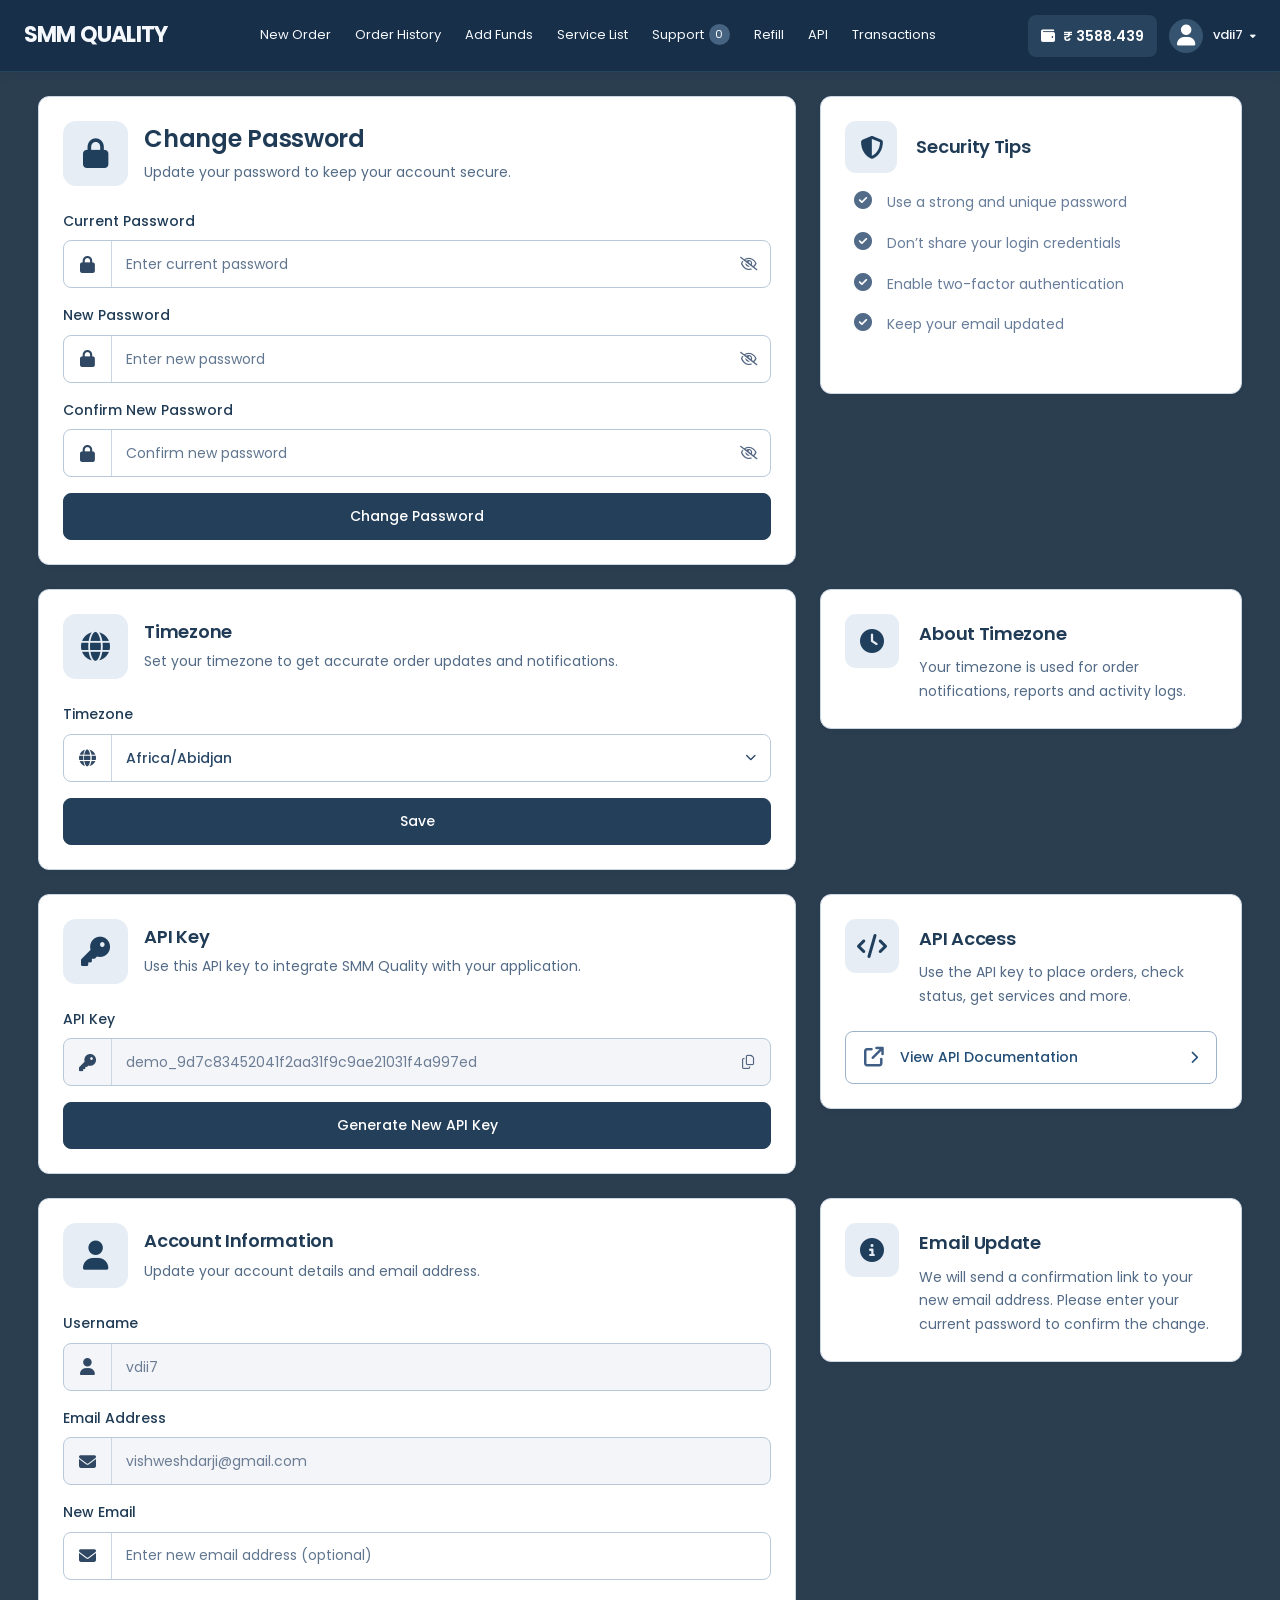
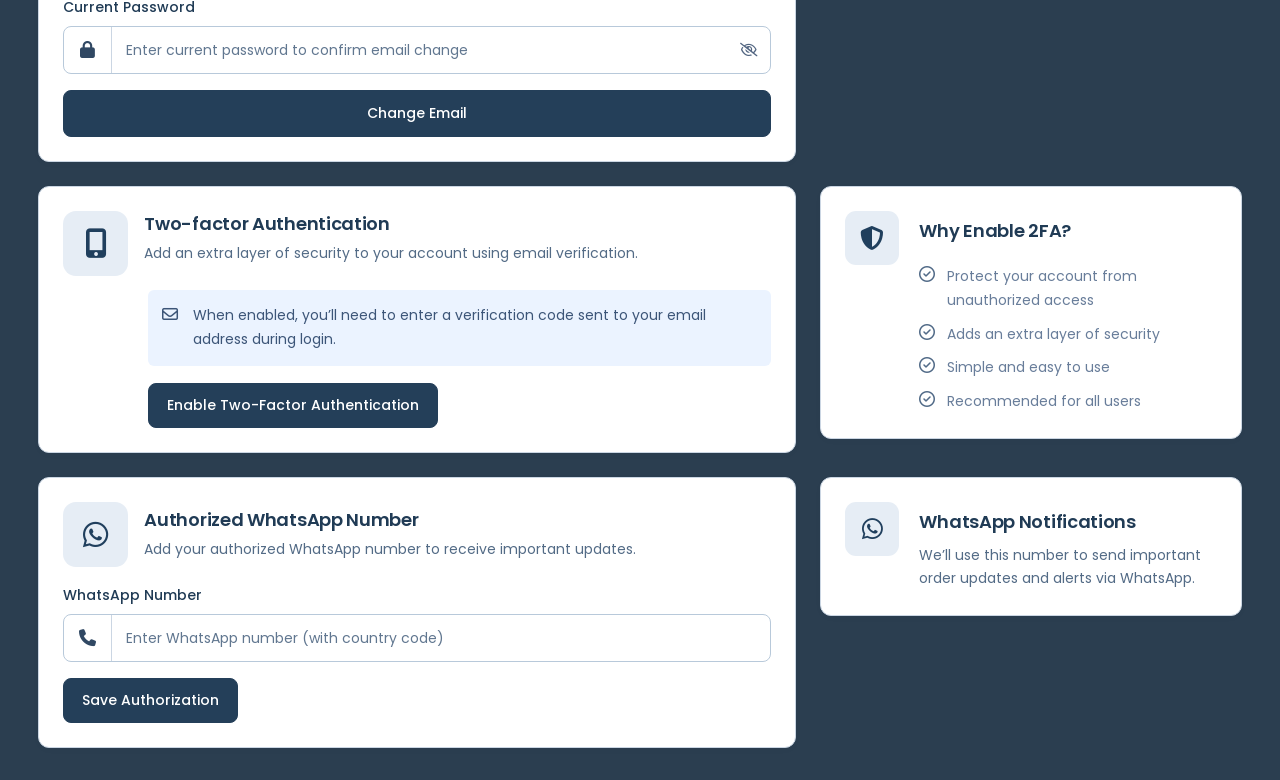
==== commit 07ebf3b7: "Updated UI/UX changes" ====
--- a/account.html
+++ b/account.html
@@ -192,6 +192,271 @@
     .nav-link:hover{background:transparent;color:var(--blue);box-shadow:none}
     .nav-link.active,.nav-link[aria-current="page"]{background:transparent;color:var(--ink);border-bottom-color:var(--blue);border-radius:0;box-shadow:none;font-weight:500}
     .nav-link:active{transform:none}
+
+    /* SMMQuality panel palette and responsive refinements. */
+    :root{--ink:#142b48;--muted:#536b86;--line:#cbd6e3;--soft:#eaf0f6;--blue:#176bb4;--button:#243f59;--panel-navy:#172f48;--panel-bg:#e9eef4}
+    body{background:var(--panel-bg);color:var(--ink)}
+    .card{background:#fff;border-color:var(--line);box-shadow:0 2px 8px #17324c05}
+    .topbar{background:var(--panel-navy);border-color:#264660;box-shadow:0 2px 8px #102a4220}
+    .brand,.topbar .plain-button,.topbar .nav-link,.topbar .nav-link.active,.topbar .nav-link[aria-current="page"]{color:#f5f8fc}
+    .topbar .nav-link:hover{color:#a8d2ff;background:none}.topbar .nav-link.active{border-bottom-color:#8ac3ff}
+    .topbar .balance-chip{background:#27435e;color:#fff}.avatar{background:#36536f;color:#fff;box-shadow:none}
+    .topbar .mobile-toggle{background:#29455f;border-color:#54708b;color:#fff}.topbar .badge{background:#466381;color:white}
+    .topbar .dropdown-menu{background:white}.topbar .dropdown-menu :is(a,button){color:var(--ink)}
+    .primary,.help-action.ticket,.secondary-action{background:var(--button);border-color:var(--button);box-shadow:none;color:#fff}
+    .primary:hover,.help-action.ticket:hover,.secondary-action:hover{background:#315572;border-color:#315572;box-shadow:none}
+    :is(.help-action,.view-ticket,.view-transaction,.view-refill,.reorder-button,.service-view,.contact-api,.api-doc-link){border-color:#9db3ca;color:#224e77;background:#fff;box-shadow:none}
+    :is(.help-action,.view-ticket,.view-transaction,.view-refill,.reorder-button,.service-view,.contact-api,.api-doc-link):hover{background:#edf3f8;border-color:#648aaf;box-shadow:none}
+    :is(.control,.support-input,.settings-input,.input-group,.search-box,.transaction-search,.order-search,.catalog-search,.ticket-search,.refill-search,.copy-field,.date-trigger,.charge-input){border-color:#b8c9da;background:#fff}
+    :is(.filter-select select,.order-filter select,.catalog-select select,.payment-select select){border-color:#b8c9da}
+    input::placeholder,textarea::placeholder{color:#617790;opacity:1}
+    :is(.orders-table,.services-table,.refill-table,.transaction-table,.tickets-table,.api-table) th{background:#e6edf5;color:#203f5d}
+    :is(.orders-table,.services-table,.refill-table,.transaction-table,.tickets-table,.api-table) td{color:#415c78;border-color:#d7e0ea}
+    .transaction-table tbody tr:nth-child(even){background:#f4f7fa}
+    .status-tab{background:#edf2f7;border-color:#cbd7e4;color:#294b6c}.status-tab.active{background:#294e71;border-color:#294e71;box-shadow:none}.status-tab.active:after{background:#294e71}
+    .category-heading{background:#e2ebf5;border-radius:6px;padding-left:16px}.category-heading:hover{background:#d8e5f2}.category-heading h2{color:#173a5c}
+    .catalog-filters{border-top:0;background:#f7f9fc}.category-select select{background:#294e71;border-color:#294e71;color:#fff}
+    .wallet-art,.settings-icon,.intro-icon,.history-icon,.refill-icon,.orders-icon,.code-icon{background:#e6edf5;color:#203f5d}
+    .update,.steps,.information-list,.info-table{border-color:#cbd7e4}.contact-action{background:#eaf0f6;color:#244766}.contact-action:hover{background:#dfe9f3}
+    .whatsapp-support{margin-top:12px;border:1px solid #a9bfc7;background:#edf5f1;color:#1c654a}.whatsapp-support:hover{background:#e0efe7}
+    .funds{gap:20px}.funds-actions{display:flex;align-items:center;justify-content:flex-end;gap:12px;flex-shrink:0}.funds-actions .currency-dropdown{display:block}.funds-actions .plain-button{min-height:44px;padding:10px 12px;border:1px solid #b8c9da;border-radius:8px;color:#294767;background:white;font-size:12px}.funds-actions .dropdown-menu{z-index:20}
+    .description{grid-template-columns:28px minmax(0,1fr);gap:16px;padding:20px;background:#edf2f7;border:1px solid #cedae6;border-radius:8px;margin:0 0 20px;min-height:0;align-items:start}
+    .description>i{font-size:24px;line-height:1.4;padding-top:0;color:#294c70}.description h2{margin:0 0 10px;font-size:16px;line-height:1.5}.description p{font-size:13px;line-height:1.75;margin:0 0 4px;color:#425f7d}.description .check-line{align-items:flex-start;gap:9px;margin:10px 0 0;padding-top:10px;border-top:1px solid #cdd9e6}.description .check-line i{font-size:17px;line-height:1.7;color:#294e71}
+    .orders-card{margin-top:0}.status-tabs{margin-top:0}.catalog-top{margin-bottom:20px}
+    .payment-upi{margin:0 0 20px;padding:17px;background:#edf2f7;border:1px solid #c2d2e1;border-radius:8px}.payment-upi .side-heading{font-size:17px;margin-bottom:12px}.payment-upi .side-heading i{font-size:21px}.payment-upi .copy-field{background:white}.payment-upi label{margin-left:0;margin-bottom:7px}.payment-upi .copy-field span{font-size:12px}
+    .qr-area{background:#f3f6f9;border:1px solid #e0e7ee;padding:14px;margin-bottom:20px}.payment-art{aspect-ratio:367/350}.payment-art img{top:-84.286%}
+    .unified-payment-help{display:block;padding:0;overflow:hidden}.unified-payment-help>.side-card{background:none;border:0;box-shadow:none;border-radius:0;margin:0}.unified-payment-help>.side-card+.side-card{border-top:1px solid var(--line)}
+    .funding-layout{align-items:start}.funding-card{padding-top:24px}.funding-sidebar{grid-template-columns:1fr}.info-row{grid-template-columns:100px minmax(0,1fr)}
+    .dialog-tag{display:none}.dialog-head{margin-bottom:14px}.code-block{background:#eef2f6}
+    @media(max-width:1279px){.topbar .nav{background:var(--panel-navy);border-color:#36536d}.nav-link{min-height:44px}.topbar .nav-link:hover{background:#243f59}}
+    @media(max-width:1120px){.funds{flex-wrap:wrap}.funds-actions{width:100%;justify-content:flex-end}.funds-actions .add-funds{width:auto}.funds-copy{min-width:0}.funding-layout{grid-template-columns:minmax(0,1.15fr) minmax(0,1fr)}}
+    @media(max-width:850px){.funding-layout,.support-layout,.settings-layout{grid-template-columns:minmax(0,1fr)}.funding-sidebar,.support-sidebar{grid-template-columns:minmax(0,1fr)}.funds-actions{justify-content:flex-start}.info-row{grid-template-columns:90px minmax(0,1fr)}.payment-art{width:min(100%,330px)}}
+    @media(max-width:767px){
+      .page{padding:18px 14px 24px;max-width:100%;width:100%}.card{max-width:100%}.dashboard,.funding-layout,.support-layout,.settings-layout{grid-template-columns:minmax(0,1fr)}
+      :is(.view-ticket,.view-transaction,.view-refill,.reorder-button,.service-view,.copy-code,.copy-key,.copy-button,.visibility-button,.close-dialog,.mobile-toggle){min-height:44px;min-width:44px}
+      :is(.orders-pagination,.catalog-pagination,.transaction-pagination,.refill-pagination,.pagination) button{width:40px;height:44px;min-width:40px}
+      input,select,textarea,.control,.select-wrap select,.settings-input input,.settings-input select,.support-input input,.support-input select,.input-group input{font-size:16px!important}
+      .funds{padding:18px;gap:15px}.funds-actions{width:100%;display:grid;grid-template-columns:auto minmax(0,1fr);gap:12px}.funds-actions .add-funds{width:100%;min-height:44px}.funds-actions .plain-button{min-height:44px}.funds-copy small{font-size:12px}.funds-value{font-size:28px}
+      .description{padding:16px;gap:12px;grid-template-columns:24px minmax(0,1fr)}.description p{font-size:13px}.description h2{font-size:15px}.description>i{font-size:22px}
+      .funding-card{padding:16px}.payment-upi{padding:14px}.payment-upi .copy-field{padding-left:10px}.payment-upi .copy-field span{font-size:11px}.qr-area{padding:10px}.info-row{font-size:12px}
+      .category-heading h2{font-size:14px}.category-heading{padding-left:14px}.category-count{font-size:11px}
+      :is(.orders-table-scroll,.services-scroll,.refill-table-scroll,.transaction-table-scroll,.table-scroll){overflow:visible;border:0}
+      :is(.orders-table,.services-table,.refill-table,.transaction-table,.tickets-table){display:block;min-width:0;width:100%;table-layout:auto;white-space:normal}
+      :is(.orders-table,.services-table,.refill-table,.transaction-table,.tickets-table) thead{display:none}
+      :is(.orders-table,.services-table,.refill-table,.transaction-table,.tickets-table) tbody{display:grid;gap:14px;width:100%}
+      :is(.orders-table,.services-table,.refill-table,.transaction-table,.tickets-table) tbody tr{display:grid;grid-template-columns:minmax(0,1fr) minmax(0,1fr);border:1px solid #c8d6e5;border-radius:8px;overflow:hidden;background:white;padding:8px}
+      :is(.orders-table,.services-table,.refill-table,.transaction-table,.tickets-table) td{display:block;min-width:0;border:0!important;padding:9px 8px;font-size:12px;white-space:normal;overflow-wrap:anywhere;background:none!important}
+      :is(.orders-table,.services-table,.refill-table,.transaction-table,.tickets-table) td:before{content:attr(data-label);display:block;font-weight:500;font-size:11px;color:#60748d;margin-bottom:5px}
+      .orders-table td:nth-child(4),.orders-table td:nth-child(8),.orders-table td:last-child,.services-table td:nth-child(2),.services-table td:last-child,.refill-table td:nth-child(4),.refill-table td:nth-child(5),.refill-table td:last-child,.transaction-table td:nth-child(5){grid-column:1/-1}
+      .orders-table-scroll{padding:12px}.services-scroll{padding:6px}.refill-link,.order-video{max-width:100%}.service-time{white-space:normal}.order-actions{justify-content:flex-start}.service-view,.view-refill,.reorder-button{min-height:44px}.orders-table td:first-child{display:none}
+      .orders-footer,.catalog-footer,.refill-footer,.table-footer{flex-wrap:wrap;gap:14px}.orders-pagination{flex-wrap:wrap;justify-content:center}.catalog-pagination{flex-wrap:wrap}.orders-summary,.refill-summary{font-size:12px}.orders-table .service-description{font-size:12px!important}.service-meta{font-size:12px}.order-status,.refill-status,.transaction-type{font-size:12px}
+      .catalog-search input,.order-search input,.transaction-search input,.ticket-search input,.refill-search input{font-size:14px!important}.category-select select,.catalog-select select,.order-filter select,.filter-select select{font-size:13px!important}
+    }
+
+
+    /* Brand background with the original white working surfaces. */
+    :root{--panel-bg:#2B3E50}
+    body{background:#2B3E50}
+
+    /* Shared custom selects: native controls retain their values and validation. */
+    .custom-native-select{position:absolute!important;width:1px!important;height:1px!important;min-height:0!important;clip-path:inset(50%);overflow:hidden!important;opacity:0!important;padding:0!important;border:0!important;pointer-events:none}
+    .custom-select{position:relative;min-width:0;width:100%}
+    .custom-select-trigger{display:flex;align-items:center;justify-content:space-between;gap:12px;width:100%;min-width:0;min-height:44px;padding:11px 14px;background:#fff;border:1px solid #b8c9da;border-radius:8px;color:#294767;font-family:var(--font-ui);font-size:13px;line-height:1.5;text-align:left;font-weight:400;box-shadow:none}
+    .custom-select-trigger:hover{border-color:#7296b9;background:#fbfdff}.custom-select-trigger[aria-expanded="true"]{border-color:#518bbd;box-shadow:0 0 0 3px #83b5ec20}.custom-select-trigger:disabled{opacity:.55;cursor:not-allowed}
+    .custom-select-label{min-width:0;overflow:hidden;text-overflow:ellipsis;white-space:nowrap;flex:1}.custom-select-trigger>i{flex:0 0 12px;font-size:11px;text-align:center;transition:transform .18s}.custom-select-trigger[aria-expanded="true"]>i{transform:rotate(180deg)}
+    :is(.select-wrap,.payment-select,.filter-select,.order-filter,.catalog-select,.settings-input,.support-input):has(>.custom-native-select)>i{display:none!important}
+    :is(.settings-input,.support-input):has(>.custom-native-select){overflow:visible}.settings-input .custom-select-trigger,.support-input .custom-select-trigger{border:0;border-radius:0 8px 8px 0;min-height:42px}.settings-input .custom-select,.support-input .custom-select{flex:1}
+    .payment-select .custom-select-trigger{padding-left:58px;min-height:46px}.payment-select .upi-mark{z-index:1;top:8px}
+    .catalog-select.category-select .custom-select-trigger{background:#294e71;color:white;border-color:#294e71}
+    .catalog-select .custom-select-trigger{padding-left:38px}.catalog-select>i:not(.fa-chevron-down){display:block!important;z-index:1;top:15px}.category-select>i{color:white}
+    .order-date .custom-select-trigger{padding-left:36px}.order-date>.fa-calendar-days{display:block!important;z-index:1;top:14px}
+    .funds-actions .custom-select-trigger{min-height:46px;font-size:13px;min-width:105px}
+    .custom-select-popup{position:fixed;z-index:1000;display:flex;flex-direction:column;background:#fff;border:1px solid #bed0e1;box-shadow:0 12px 36px #17324c26;border-radius:9px;padding:6px;color:#294767;max-width:calc(100vw - 24px);box-sizing:border-box}
+    .custom-select-search{width:100%;min-height:40px;padding:9px 11px;font:inherit;font-size:13px;border:1px solid #d2dfeb;border-radius:6px;color:#294767;background:#f8fbfe;margin:0 0 6px;flex-shrink:0}
+    .custom-select-options{overflow-y:auto;overscroll-behavior:contain;min-height:0;scrollbar-width:thin}
+    .custom-select-option{display:flex;align-items:center;gap:12px;justify-content:space-between;width:100%;padding:10px 11px;min-height:42px;font-family:var(--font-ui);font-size:13px;line-height:1.5;color:#294767;background:white;border:0;border-radius:5px;text-align:left;font-weight:400;white-space:normal;overflow-wrap:anywhere;cursor:pointer}
+    .custom-select-option[aria-selected="true"]{background:#e8f1fb;color:#1a5687;font-weight:500}.custom-select-option.active,.custom-select-option:hover{background:#edf4fc}.custom-select-option[aria-disabled="true"]{opacity:.45;cursor:not-allowed}.custom-select-option i{font-size:12px;flex-shrink:0}.custom-select-empty{padding:15px 11px;color:#62778d;font-size:13px}
+    @media(max-width:767px){.custom-select-trigger{min-height:48px;font-size:14px;padding:12px}.custom-select-option{min-height:46px;font-size:14px;padding:12px}.custom-select-search{font-size:16px;min-height:44px}.settings-input .custom-select-trigger,.support-input .custom-select-trigger{min-height:46px}.payment-select .custom-select-trigger{padding-left:53px}.custom-select-popup{max-width:calc(100vw - 20px)}}
+
+
+    /* Shared type, 8px rhythm, numeric alignment, and interaction states. */
+    :root{--weight-body:400;--weight-label:500;--weight-heading:600;--space-1:8px;--space-2:16px;--space-3:24px;--space-4:32px;--space-card:24px;--space-field:16px;--space-section:24px}
+    body{font-weight:var(--weight-body)}
+    :is(h1,h2,h3,.section-intro h1,.settings-intro h1,.history-heading h1,.refill-heading h1,.api-title h1,.funding-intro h1,.section-intro h2,.settings-intro h2,.side-heading,.side-intro h2,.help-heading h2,.help-inline h2,.tickets-heading h2,.updates-heading h1,.category-heading h2,.aside-heading,.endpoint h2,.overview-card h2,.description h2,.description-content h2,.update h2,.steps h3,.information-item h3,.help-copy h2){font-weight:var(--weight-heading)}
+    :is(p,small,td,dd,.service-description,.section-intro p,.settings-intro p,.help-inline p,.side-intro p,.update p){font-weight:var(--weight-body)}
+    :is(label,.field label,.field-label,.ticket-field>label,.settings-field>label,.payment-field label,.description-facts dt,.drip-copy label,.eyebrow){font-weight:var(--weight-label)}
+    :is(button,.primary,.help-action,.secondary-action,.view-ticket,.view-transaction,.view-refill,.reorder-button,.service-view,.contact-api,.contact-action,.api-doc-link,.nav-link.active){font-weight:var(--weight-label)}
+    :is(.dashboard,.funding-layout,.support-layout,.settings-layout){gap:24px}
+    :is(.left-column,.funding-sidebar,.support-sidebar,.service-groups,.api-main,.api-sidebar){gap:24px}
+    :is(.field-row,.ticket-field,.settings-field,.payment-field,.payment-field.utr-field){margin-bottom:16px}
+    :is(.field label,.field-label,.ticket-field>label,.settings-field>label,.payment-field label){margin-bottom:8px}
+    :is(.section-intro,.settings-intro,.funding-intro,.side-intro,.updates-heading){gap:16px;margin-bottom:24px}
+    :is(.ticket-form-card,.settings-card,.funding-card,.updates,.side-card,.information-card,.quick-card,.settings-help,.refill-card,.overview-card){padding:24px}
+    :is(.history-heading,.catalog-title,.api-title){padding:24px;gap:16px}
+    :is(.order-filters,.catalog-filters){padding:24px;gap:16px}
+    :is(.history-body,.tickets-card){padding:24px}
+    :is(.catalog-footer,.orders-footer){padding:16px 24px}
+    :is(.catalog-top,.description,.order-card .description,.refill-heading){margin-bottom:24px}
+    :is(.catalog-footer,.tickets-card,.payment-support,.help-card,.support){margin-top:24px}
+    .payment-support .help-card{margin:0;padding:24px}
+    .description-content{padding:16px}.description-facts{gap:8px;margin-bottom:16px}.description h2{margin-bottom:16px}.description .check-line{margin-top:16px;padding-top:16px;gap:8px}
+    .update-list{gap:16px}.update{padding:16px}.update-title{margin-bottom:8px}.update p{line-height:1.7}
+    .order-card .drip-fields{padding:16px;gap:16px;margin-bottom:16px}
+    .order-card .drip-control{gap:16px}.drip-copy label{margin-bottom:8px}
+    :is(.field-hint,.message-hint,.qr-caption,.local-note,.preview-note,.date-filter-note,.dialog-caption,.catalog-note,.order-preview-note){font-size:12px;line-height:1.65;color:#536b83}
+    :is(.orders-table,.services-table,.refill-table,.transaction-table,.tickets-table,.api-table) th{font-weight:var(--weight-heading)}
+    .money-column{text-align:right!important;font-variant-numeric:tabular-nums lining-nums;font-feature-settings:'tnum' 1;white-space:nowrap}
+    :is(.funds-value,.balance-chip,.charge-input input,.service-price,.amount,.charge-cell,.refill-date,.order-date-cell,.orders-summary,.result-summary,.refill-summary){font-variant-numeric:tabular-nums lining-nums;font-feature-settings:'tnum' 1}
+    .charge-input input{text-align:right}
+    :is(.view-ticket,.view-transaction,.view-refill,.reorder-button,.service-view,.copy-code,.copy-key,.copy-button,.visibility-button,.close-dialog,.mobile-toggle){min-height:44px;min-width:44px}
+    :is(.orders-pagination,.catalog-pagination,.transaction-pagination,.refill-pagination,.pagination){gap:8px}
+    :is(.orders-pagination,.catalog-pagination,.transaction-pagination,.refill-pagination,.pagination) button{height:44px;min-width:44px;width:44px}
+    .text-button{min-height:44px;padding:8px}.nav-link{min-height:44px}
+    :is(button,a,input,select,textarea,[tabindex]):focus-visible{outline:3px solid #1877bf;outline-offset:3px}
+    .topbar :is(button,a,[tabindex]):focus-visible{outline-color:#b9ddff}
+    :is(input,select,textarea)[aria-invalid="true"],.custom-select-trigger[aria-invalid="true"]{border-color:#b84242;box-shadow:0 0 0 3px #c2484818}
+    .custom-select-trigger:focus-visible{outline:3px solid #1877bf;outline-offset:3px}.custom-select-option{min-height:44px}
+    .ui-sr-only{position:absolute;width:1px;height:1px;padding:0;margin:-1px;overflow:hidden;clip-path:inset(50%);white-space:nowrap;border:0}
+    form[aria-busy="true"] button[type="submit"]{cursor:wait;opacity:.8}
+    .submission-spinner{width:15px;height:15px;display:inline-block;flex-shrink:0;border:2px solid currentColor;border-right-color:transparent;border-radius:50%;animation:submit-spin .7s linear infinite}
+    @keyframes submit-spin{to{transform:rotate(360deg)}}
+    :is(.copy-button,.copy-key,.copy-code).is-copied{display:inline-flex;align-items:center;justify-content:center;gap:6px;width:auto;min-width:88px;flex-basis:88px;padding:8px;color:#245c42;background:#e8f5ed;font-size:12px;line-height:1.5;white-space:nowrap}
+    .copy-feedback{font-family:var(--font-ui);font-size:12px;font-weight:500}.code-block pre{padding-right:56px}.code-block:has(.is-copied) pre{padding-right:104px}
+    @media(max-width:1024px){.orders-pagination{flex-wrap:wrap;justify-content:center}.table-footer,.orders-footer{flex-wrap:wrap;row-gap:16px}}
+    @media(max-width:767px){
+      :root{--space-card:16px;--space-section:24px}.page{padding:16px 12px 24px}
+      :is(.dashboard,.funding-layout,.support-layout,.settings-layout,.left-column,.funding-sidebar,.support-sidebar,.service-groups,.api-main,.api-sidebar){gap:24px}
+      :is(.order-card,.ticket-form-card,.settings-card,.funding-card,.updates,.side-card,.information-card,.quick-card,.settings-help,.refill-card,.overview-card){padding:16px}
+      :is(.history-heading,.catalog-title,.api-title,.history-body,.tickets-card,.order-filters,.catalog-filters){padding:16px;gap:16px}
+      :is(.catalog-footer,.orders-footer){padding:16px}
+      :is(.section-intro,.settings-intro,.side-intro,.updates-heading){gap:16px;margin-bottom:16px}
+      .order-card .field-row,.quantity-line .field-row{margin-bottom:16px}.order-card .description{margin-bottom:24px}.description-content{padding:16px}.order-card .drip-control{padding:16px 0;margin-bottom:16px;gap:8px}.drip-copy label{margin-bottom:8px}
+      :is(.field-hint,.message-hint,.local-note,.preview-note,.date-filter-note){font-size:12px}.update p,.description .description-note,.description .check-line{font-size:13px;line-height:1.7}
+      :is(.orders-table,.services-table,.refill-table,.transaction-table,.tickets-table) td.money-column{text-align:left!important}
+      :is(.orders-pagination,.catalog-pagination,.transaction-pagination,.refill-pagination,.pagination) button{width:40px;min-width:40px;height:44px}
+      .orders-pagination,.catalog-pagination{flex-wrap:wrap}.orders-footer,.catalog-footer{gap:16px}.payment-support .help-card{padding:16px;gap:16px}
+    }
+    @media(prefers-reduced-motion:reduce){.submission-spinner{animation:none;border-right-color:currentColor;opacity:.6}}
+
+
+    /* Readable data tables with a consistent 14px type scale. */
+    :root{--text-table:14px}
+    :is(.orders-table,.services-table,.refill-table,.transaction-table,.tickets-table,.api-table){font-size:14px;line-height:1.65}
+    :is(.orders-table,.services-table,.refill-table,.transaction-table,.tickets-table,.api-table) :is(th,td){font-size:14px!important;line-height:1.65!important;padding-top:14px;padding-bottom:14px}
+    :is(.orders-table,.services-table,.refill-table,.transaction-table,.tickets-table,.api-table) :is(.order-date-cell,.refill-date,.service-description,.service-time,.service-meta,.service-meta strong,.server-tag,.service-price,.amount,.charge-cell,.order-id,.refill-order,.subject-link,.order-detail-link,.order-video span,.refill-link span,.order-status,.transaction-type,.refill-status,.status-pill,.view-ticket,.view-transaction,.view-refill,.reorder-button,.service-view,.sort-orders,.api-key){font-size:14px!important;line-height:1.6!important}
+    .services-table .service-time{white-space:normal}.services-table .service-view{white-space:normal}
+    .order-actions{flex-wrap:wrap}.orders-table .reorder-button{padding-left:9px;padding-right:9px}
+    .orders-table th:nth-child(11){width:12%}.orders-table th:nth-child(8){width:16%}
+    @media(min-width:768px){.orders-table{min-width:1400px}.services-table{min-width:1250px}.refill-table{min-width:1180px}.transaction-table{min-width:1050px}.tickets-table{min-width:740px}}
+    @media(max-width:767px){
+      :is(.orders-table,.services-table,.refill-table,.transaction-table,.tickets-table){min-width:0}
+      :is(.orders-table,.services-table,.refill-table,.transaction-table,.tickets-table) td{padding:12px 8px;font-size:14px!important;line-height:1.65!important}
+      :is(.orders-table,.services-table,.refill-table,.transaction-table,.tickets-table) td:before{font-size:12px;font-weight:500;line-height:1.5;margin-bottom:8px}
+      .service-meta{gap:8px}.service-description{margin-top:8px}.api-table :is(th,td){padding:12px 8px}
+    }
+
+    /* Readable forms and supporting interface text. */
+    :root{--text-body:14px;--text-small:14px}
+    body{font-size:14px}
+    :is(.field label,.field-label,.ticket-field>label,.settings-field>label,.payment-field label,.description>h2,.order-card .description>h2,.drip-copy label,.date-popover label){font-size:14px;line-height:1.6}
+    :is(input,select,textarea,.control,.select-wrap select,.payment-select select,.filter-select select,.order-filter select,.catalog-select select,.support-input input,.support-input select,.support-input textarea,.settings-input input,.settings-input select,.input-group input,.search-box input,.transaction-search input,.order-search input,.catalog-search input,.ticket-search input,.refill-search input,.charge-input input,.custom-select-trigger,.custom-select-option,.custom-select-search){font-size:14px!important;line-height:1.6}
+    :is(.field-hint,.message-hint,.drip-copy small,.funds-copy small,.section-intro p,.settings-intro p,.side-intro p,.help-inline p,.information-item p,.steps p,.help-copy p,.api-title p,.help-panel p,.update p,.preview-feedback,.twofa-notice,.security-list li,.twofa-help .security-list li,.bonus-preview,.date-filter-note,.local-note,.preview-note,.dialog-caption){font-size:14px;line-height:1.7}
+    :is(.primary,.help-action,.secondary-action,.reset-filters,.order-reset,.contact-api,.contact-action,.api-doc-link,.service-order-link,.refill-preview-link,.clear-date,.text-button,.whatsapp-save,.funds-actions .plain-button){font-size:14px}
+    :is(.copy-field span,.payment-upi .copy-field span,.info-row,.info-row strong,.quick-links>a,.quick-links>button,.link-wrap-control,.result-summary,.orders-summary,.refill-summary,.catalog-summary,.support){font-size:14px;line-height:1.65}
+    .custom-select-trigger{min-height:46px}.custom-select-option{min-height:44px}
+    .custom-select-label{line-height:1.6}.custom-select-trigger>i{font-size:11px}
+    :is(.support-input,.settings-input,.input-group,.search-box,.transaction-search,.order-search,.catalog-search,.ticket-search,.refill-search){min-height:46px}
+    .control{height:46px;min-height:46px}.charge-input{min-height:46px}
+    .info-row>span{overflow-wrap:anywhere}.quick-links>a,.quick-links>button{line-height:1.6}
+    dialog p,dialog dl,.toast{font-size:14px;line-height:1.7}
+    @media(max-width:767px){
+      :is(input,select,textarea,.control,.settings-input input,.settings-input select,.support-input input,.support-input select,.support-input textarea,.input-group input,.search-box input,.transaction-search input,.order-search input,.catalog-search input,.ticket-search input,.refill-search input,.charge-input input,.custom-select-search,.order-card input,.order-card select){font-size:16px!important}
+      :is(.custom-select-trigger,.custom-select-option){font-size:14px!important}
+      :is(.field label,.ticket-field>label,.settings-field>label,.payment-field label,.order-card .field label,.order-card .description>h2,.field-hint,.message-hint,.section-intro p,.settings-intro p,.side-intro p,.help-inline p,.information-item p,.steps p,.help-copy p,.drip-copy small,.funds-copy small,.preview-feedback,.twofa-notice,.security-list li,.twofa-help .security-list li){font-size:14px;line-height:1.7}
+      .funds-actions .add-funds,.order-card .place-order,.settings-submit,.pay-button,.submit-ticket,.whatsapp-save{font-size:14px}
+      .info-row{grid-template-columns:minmax(0,1fr);gap:8px}.info-row>span{text-align:left}.info-row strong{font-size:14px}
+      .orders-footer,.catalog-footer,.refill-footer,.table-footer{flex-wrap:wrap}.result-summary,.orders-summary,.refill-summary,.catalog-summary{font-size:14px;max-width:none}.support{font-size:14px}
+    }
+  </style>
+<style id="ui-consistency">
+
+    /* Authoritative shared presentation layer. Keep this block identical on all pages. */
+    :root{--font-ui:'Poppins',Arial,sans-serif;--text-body:14px;--text-table:14px;--text-small:14px;--text-title:24px;--text-section:18px;--space-card:24px;--space-section:24px;--space-field:16px;--control-height:48px;--button-height:44px}
+    body{font-family:var(--font-ui);font-size:14px;line-height:1.7;font-weight:400;color:#203b55}
+    .page{padding:24px clamp(16px,3vw,40px) 32px;width:100%;min-width:0}
+    .card{min-width:0}.card :is(h1,h2,h3){font-weight:600;line-height:1.4;letter-spacing:-.3px}
+    .card :is(.section-intro h1,.settings-intro h1,.history-heading h1,.refill-heading h1,.api-title h1,.funding-intro h1){font-size:24px}
+    .card :is(.settings-intro h2,.side-heading,.side-intro h2,.help-heading h2,.help-inline h2,.tickets-heading h2,.updates-heading h1,.category-heading h2,.aside-heading){font-size:18px}
+    .card :is(.endpoint h2,.overview-card h2,.help-copy h2){font-size:16px}
+    .card :is(.update h2,.steps h3,.information-item h3){font-size:14px}
+    .card :is(p,small,dd,.section-intro p,.settings-intro p,.side-intro p,.help-inline p,.help-copy p,.information-item p,.steps p,.api-title p,.help-panel p,.security-list li,.twofa-help .security-list li,.twofa-notice,.preview-feedback,.bonus-preview){font-size:14px;line-height:1.7;font-weight:400}
+    .card :is(label,.field label,.field-label,.ticket-field>label,.settings-field>label,.payment-field label,.drip-copy label,.date-popover label){font-size:14px;font-weight:500;line-height:1.6;letter-spacing:0}
+    .card :is(.field-hint,.message-hint,.drip-copy small,.funds-copy small,.local-note,.date-filter-note,.preview-note,.qr-caption){font-size:14px;line-height:1.7;color:#506980}
+    :is(.dashboard,.funding-layout,.support-layout,.settings-layout,.left-column,.funding-sidebar,.support-sidebar,.service-groups,.api-main,.api-sidebar){gap:24px}
+    :is(.order-card,.ticket-form-card,.settings-card,.funding-card,.updates,.side-card,.information-card,.quick-card,.settings-help,.refill-card,.overview-card){padding:24px}
+    :is(.history-body,.tickets-card,.order-filters,.catalog-filters){padding:24px;gap:16px}
+    :is(.field-row,.ticket-field,.settings-field,.payment-field,.payment-field.utr-field,.quantity-line .field-row){margin-bottom:16px}
+    :is(.field label,.field-label,.ticket-field>label,.settings-field>label,.payment-field label){margin-bottom:8px}
+    :is(.section-intro,.settings-intro,.side-intro,.updates-heading){gap:16px;margin-bottom:24px}
+    .funds{padding:24px;gap:24px}.funds-value{line-height:1.25;letter-spacing:-.6px}.card .eyebrow{font-size:12px;font-weight:500;margin-bottom:8px;line-height:1.5}
+    .card .funds-value{font-size:32px;font-weight:500;line-height:1.25;margin:0}.funds-actions{gap:16px}
+    .card :is(.primary,.help-action,.secondary-action,.reset-filters,.order-reset,.contact-api,.contact-action,.api-doc-link,.service-order-link,.refill-preview-link,.clear-date,.text-button){font-size:14px;font-weight:500;line-height:1.5;min-height:44px}
+    :is(.copy-button,.copy-key,.copy-code,.visibility-button,.close-dialog,.mobile-toggle){min-height:44px;min-width:44px}
+    :is(.control,.custom-select-trigger,.support-input,.settings-input,.input-group,.search-box,.transaction-search,.order-search,.catalog-search,.ticket-search,.refill-search,.copy-field,.date-trigger,.charge-input){min-height:48px}
+    .control{height:48px}.custom-select-trigger{font-size:14px!important;line-height:1.6;padding-top:12px;padding-bottom:12px}
+    :is(.settings-input,.support-input) .custom-select-trigger{min-height:46px}
+    .card :is(.control,input:not([type="checkbox"]),select,textarea){font-size:14px!important;line-height:1.6}
+    .custom-select-option{font-size:14px;min-height:44px;padding:12px;line-height:1.6}.custom-select-popup{padding:8px}
+    .order-card .description{margin:0 0 24px}.order-card .description>h2{font-size:14px;line-height:1.6;font-weight:500;margin:0 0 8px}
+    .description-content{padding:16px!important}.order-card #descriptionText,.order-card #descriptionText :is(p,li,div),.order-card .description .check-line{font-size:14px;line-height:1.8}
+    .order-card .description .check-line{margin-top:16px;gap:8px}.order-card .drip-control{gap:16px}.order-card .drip-fields{margin-bottom:16px;padding:16px;gap:16px}
+    .update-list{gap:16px}.update{padding:16px}.update-title{gap:8px 16px;margin-bottom:8px}.update time{font-size:13px;color:#5b728a;line-height:1.6}
+    :is(.info-row,.info-row strong,.info-row>span,.quick-links>a,.quick-links>button,.copy-field span,.payment-upi .copy-field span,.result-summary,.orders-summary,.refill-summary,.catalog-summary){font-size:14px;line-height:1.65}
+    .quick-links>a,.quick-links>button{min-height:44px}.info-row{padding:16px;gap:16px}.steps li,.information-item{padding-top:24px;padding-bottom:24px}
+    .support{font-size:14px;line-height:1.7;padding:16px 24px;margin-top:24px}.payment-support .help-card{padding:24px;margin:0;gap:24px}
+    .catalog-footer,.orders-footer{padding:16px 24px;gap:16px}.refill-footer,.table-footer{gap:16px;padding-top:24px}.refill-footer{margin-top:24px}
+    :is(.orders-table,.services-table,.refill-table,.transaction-table,.tickets-table,.api-table) :is(th,td){font-size:14px!important;line-height:1.65!important;padding-top:16px;padding-bottom:16px}
+    :is(.orders-table,.services-table,.refill-table,.transaction-table,.tickets-table,.api-table) th{font-weight:600}
+    .money-column{font-weight:500;font-variant-numeric:tabular-nums;text-align:right!important}
+    .service-meta{gap:8px;margin-bottom:8px}.server-tag{padding:2px 8px}.status-tab{font-size:14px;min-height:44px;gap:8px;padding:12px 16px}.status-tab span{font-size:12px}
+    .api-nav a{font-size:14px;min-height:44px;line-height:1.6}.endpoint{gap:16px;padding:24px 16px}.example{margin-top:16px}.example h3{font-size:14px;font-weight:500;line-height:1.6;margin-bottom:8px}
+    .code-block pre,.code-block code{font-size:13px;line-height:1.75}.code-block pre{padding:16px 64px 16px 16px}.code-block:has(.is-copied) pre{padding-right:112px}
+    .api-title h1{margin-bottom:0}.help-panel p{margin-left:0}.contact-api{margin-left:0}.quick-links-panel .aside-heading,.help-panel .aside-heading{margin-bottom:16px}
+    dialog{padding:24px;max-width:calc(100vw - 24px);max-height:calc(100dvh - 32px);overflow-y:auto}.dialog-head h2{font-size:20px;line-height:1.4;font-weight:600}dialog p,dialog dl{font-size:14px;line-height:1.7}dialog dl{gap:16px}.toast{font-size:14px;line-height:1.7}
+    .topbar .nav-link{font-size:13px;line-height:1.5;min-height:44px}.topbar .plain-button{font-size:13px}.topbar .balance-chip{font-size:14px;font-variant-numeric:tabular-nums}.brand{line-height:1.2}
+    @media(min-width:1280px) and (max-width:1499px){.header-inner{gap:16px;padding-left:24px;padding-right:24px}.topbar .nav-link{padding-left:6px;padding-right:6px}.header-tools{gap:12px}}
+    @media(max-width:1024px){.orders-pagination,.catalog-pagination{flex-wrap:wrap}.table-footer,.orders-footer{flex-wrap:wrap}.search-box>span{display:none}}
+    @media(max-width:767px){
+      :root{--space-card:16px;--text-title:20px}.page{padding:16px 12px 24px}
+      :is(.order-card,.ticket-form-card,.settings-card,.funding-card,.updates,.side-card,.information-card,.quick-card,.settings-help,.refill-card,.overview-card,.history-body,.tickets-card,.order-filters,.catalog-filters){padding:16px}
+      .card :is(.section-intro h1,.settings-intro h1,.refill-heading h1,.api-title h1){font-size:20px}
+      .card :is(.side-intro h2,.settings-intro h2,.tickets-heading h2,.updates-heading h1,.help-heading h2,.help-inline h2){font-size:18px}
+      :is(.section-intro,.settings-intro,.side-intro,.updates-heading){margin-bottom:16px;gap:16px}
+      .card :is(input:not([type="checkbox"]),select,textarea,.control){font-size:16px!important}
+      .custom-select-trigger,.custom-select-option{font-size:14px!important}.custom-select-search{font-size:16px!important}
+      .funds{padding:16px;gap:16px}.funds-actions{gap:16px}.card .funds-value{font-size:28px}.card .eyebrow{font-size:12px}
+      .order-card .drip-control{gap:8px}.order-card .drip-fields{gap:16px}.drip-copy small{white-space:normal}
+      .category-heading{padding-left:12px}.category-heading h2{font-size:16px}.category-count{font-size:13px}.update-title{flex-wrap:wrap}
+      .card .payment-upi .copy-field span{font-size:14px;overflow-wrap:anywhere}.copy-field{gap:8px}.copy-button{flex-shrink:0}
+      .info-row{grid-template-columns:minmax(0,1fr);gap:8px}.info-row>span{text-align:left}
+      .payment-support .help-card{padding:16px;gap:16px}.support{padding:16px}
+      .catalog-footer,.orders-footer{padding:16px}.refill-footer,.table-footer{padding-top:16px}.refill-footer{margin-top:16px}
+      :is(.orders-table,.services-table,.refill-table,.transaction-table,.tickets-table) td{padding:12px 8px}.money-column{text-align:left!important}
+      .code-block pre,.code-block code{font-size:13px}.endpoint{padding:16px 12px;gap:12px}.api-nav a{font-size:14px;padding:12px;white-space:nowrap}
+      dialog{padding:20px}dialog dl{grid-template-columns:88px minmax(0,1fr);gap:12px}dialog dd{min-width:0;overflow-wrap:anywhere}
+      .topbar .balance-chip{font-size:11px}.topbar .nav-link{font-size:13px}.header-inner{gap:9px}.brand{font-size:18px}
+    }
+    @media(max-width:359px){.topbar .balance-chip{font-size:10px}.brand{font-size:16px}.header-inner{gap:7px}.card .funds-value{font-size:25px}.funds-actions{gap:8px}}
+
+  </style>
+
+  <style id="navigation-spacing">
+    @media(min-width:1280px){
+      .topbar .nav{gap:8px}
+      .topbar .nav-link{padding-left:8px;padding-right:8px}
+      .header-inner{gap:16px}
+    }
+    @media(min-width:1500px){.topbar .nav{gap:12px}.topbar .nav-link{padding-left:10px;padding-right:10px}.header-inner{gap:24px}}
   </style>
 </head>
 <body>
@@ -209,7 +474,7 @@
         <a href="transactions.html" class="nav-link">Transactions</a>
       </nav>
       <div class="header-tools">
-        <div class="dropdown currency-dropdown"><button class="plain-button" id="currencyButton" aria-expanded="false" aria-controls="currencyMenu"><i class="fa-solid fa-indian-rupee-sign" aria-hidden="true"></i> INR <i class="fa-solid fa-caret-down chevron" aria-hidden="true"></i></button><div class="dropdown-menu" id="currencyMenu" hidden><button type="button" id="inrOption">₹ INR · Indian Rupee ✓</button></div></div>
+        
         <div class="balance-chip" aria-label="Balance: 3588.439 rupees"><i class="fa-solid fa-wallet" aria-hidden="true"></i><span>₹ 3588.439</span></div>
         <div class="dropdown"><button class="plain-button" id="accountButton" aria-label="Account menu for vdii7" aria-expanded="false" aria-controls="accountMenu"><span class="avatar"><i class="fa-solid fa-user" aria-hidden="true"></i></span><span class="user-name">vdii7</span><i class="fa-solid fa-caret-down chevron user-chevron" aria-hidden="true"></i></button><div class="dropdown-menu" id="accountMenu" hidden><a href="account.html" aria-current="page"><i class="fa-regular fa-user" aria-hidden="true"></i> Account settings</a><button data-preview="Sign Out"><i class="fa-solid fa-arrow-right-from-bracket" aria-hidden="true"></i> Sign out</button></div></div>
       </div>
@@ -232,7 +497,7 @@
     <aside class="card settings-help"><div class="help-inline"><div class="settings-icon"><i class="fa-brands fa-whatsapp" aria-hidden="true"></i></div><div><h2>WhatsApp Notifications</h2><p>We’ll use this number to send important order updates and alerts via WhatsApp.</p></div></div></aside>
   </main>
   <div class="toast" id="toast" role="status" aria-live="polite"></div>
-  <dialog id="previewDialog" aria-labelledby="dialogTitle"><span class="dialog-tag">DESIGN PREVIEW</span><div class="dialog-head"><h2 id="dialogTitle">Account settings</h2><button class="close-dialog" id="closeDialog" aria-label="Close preview"><i class="fa-solid fa-xmark" aria-hidden="true"></i></button></div><p id="dialogMessage"></p><button class="primary" id="dialogDone">Got it</button></dialog>
+  <dialog id="previewDialog" aria-labelledby="dialogTitle"><div class="dialog-head"><h2 id="dialogTitle">Account settings</h2><button class="close-dialog" id="closeDialog" aria-label="Close preview"><i class="fa-solid fa-xmark" aria-hidden="true"></i></button></div><p id="dialogMessage"></p><button class="primary" id="dialogDone">Got it</button></dialog>
   <script>
 
 
@@ -240,14 +505,14 @@
     const $=id=>document.getElementById(id);
     let toastTimer;
     function notify(message){$('toast').textContent=message;$('toast').classList.add('show');clearTimeout(toastTimer);toastTimer=setTimeout(()=>$('toast').classList.remove('show'),3500)}
-    const menus=[['currencyButton','currencyMenu'],['accountButton','accountMenu']];
+    const menus=[['currencyButton','currencyMenu'],['accountButton','accountMenu']].filter(([button,menu])=>$(button)&&$(menu));
     function closeMenus(){menus.forEach(([button,menu])=>{$(menu).hidden=true;$(button).setAttribute('aria-expanded','false')})}
     menus.forEach(([button,menu])=>$(button).addEventListener('click',()=>{const open=$(menu).hidden;closeMenus();$(menu).hidden=!open;$(button).setAttribute('aria-expanded',String(open))}));
     function closeNavigation(){$('navigation').classList.remove('open');$('menuToggle').setAttribute('aria-expanded','false');$('menuToggle').setAttribute('aria-label','Open navigation');$('menuToggle').innerHTML='<i class="fa-solid fa-bars" aria-hidden="true"></i>'}
     $('menuToggle').addEventListener('click',()=>{const open=$('navigation').classList.toggle('open');$('menuToggle').setAttribute('aria-expanded',String(open));$('menuToggle').setAttribute('aria-label',open?'Close navigation':'Open navigation');$('menuToggle').innerHTML='<i class="fa-solid '+(open?'fa-xmark':'fa-bars')+'" aria-hidden="true"></i>'});
     document.addEventListener('click',event=>{if(!event.target.closest('.dropdown'))closeMenus();if(!event.target.closest('.topbar'))closeNavigation()});
     document.addEventListener('keydown',event=>{if(event.key==='Escape'){const trigger=menus.find(([button])=>$(button).getAttribute('aria-expanded')==='true');closeMenus();if(trigger)$(trigger[0]).focus();closeNavigation()}});
-    $('inrOption').addEventListener('click',()=>{closeMenus();notify('Prices are displayed in Indian Rupees (INR).')});
+    $('inrOption')?.addEventListener('click',()=>{closeMenus();notify('Prices are displayed in Indian Rupees (INR).')});
     function openDialog(title,message){closeMenus();$('dialogTitle').textContent=title;$('dialogMessage').textContent=message;$('previewDialog').showModal()}
     document.querySelectorAll('[data-preview]').forEach(button=>button.addEventListener('click',()=>openDialog(button.dataset.preview,button.dataset.preview+' will be available when its page is added to this design preview.')));
     $('closeDialog').addEventListener('click',()=>$('previewDialog').close());$('dialogDone').addEventListener('click',()=>$('previewDialog').close());$('previewDialog').addEventListener('click',event=>{if(event.target===$('previewDialog')){const r=event.target.getBoundingClientRect();if(event.clientX<r.left||event.clientX>r.right||event.clientY<r.top||event.clientY>r.bottom)event.target.close()}});
@@ -256,16 +521,55 @@
     document.querySelectorAll('[data-toggle-password]').forEach(button=>button.addEventListener('click',()=>{const input=$(button.dataset.togglePassword),visible=input.type==='password';input.type=visible?'text':'password';button.setAttribute('aria-pressed',String(visible));button.setAttribute('aria-label',(visible?'Hide ':'Show ')+input.labels[0].textContent.toLowerCase());button.innerHTML='<i class="fa-regular '+(visible?'fa-eye':'fa-eye-slash')+'" aria-hidden="true"></i>'}));
     function validatePasswords(){const next=$('newPassword'),confirm=$('confirmPassword');confirm.setCustomValidity(confirm.value&&next.value!==confirm.value?'New passwords do not match.':'');next.setCustomValidity(next.value&&next.value===$('currentPassword').value?'Choose a different password from your current password.':'')}
     ['currentPassword','newPassword','confirmPassword'].forEach(id=>$(id).addEventListener('input',validatePasswords));
-    $('passwordForm').addEventListener('submit',event=>{event.preventDefault();validatePasswords();if(!$('passwordForm').reportValidity())return;$('passwordForm').reset();document.querySelectorAll('#passwordForm [data-toggle-password]').forEach(button=>{const input=$(button.dataset.togglePassword);input.type='password';button.setAttribute('aria-pressed','false');button.setAttribute('aria-label','Show '+input.labels[0].textContent.toLowerCase());button.innerHTML='<i class="fa-regular fa-eye-slash" aria-hidden="true"></i>'});feedback('passwordFeedback','Preview validated. Your real password has not been changed.');});
+    $('passwordForm').addEventListener('submit',withSubmitProgress(event=>{event.preventDefault();validatePasswords();if(!$('passwordForm').reportValidity())return;$('passwordForm').reset();document.querySelectorAll('#passwordForm [data-toggle-password]').forEach(button=>{const input=$(button.dataset.togglePassword);input.type='password';button.setAttribute('aria-pressed','false');button.setAttribute('aria-label','Show '+input.labels[0].textContent.toLowerCase());button.innerHTML='<i class="fa-regular fa-eye-slash" aria-hidden="true"></i>'});feedback('passwordFeedback','Preview validated. Your real password has not been changed.');}));
     const savedTimezone=$('timezone').value;
     if(typeof Intl.supportedValuesOf==='function'){const selected=$('timezone').value;const zones=Intl.supportedValuesOf('timeZone');for(const zone of zones)if(![...$('timezone').options].some(option=>option.value===zone))$('timezone').add(new Option(zone,zone));$('timezone').value=selected}
-    $('timezoneForm').addEventListener('submit',event=>{event.preventDefault();feedback('timezoneFeedback','Timezone set to '+$('timezone').value+' for this preview. Your account has not been updated.')});
-    $('copyKey').addEventListener('click',async()=>{try{if(navigator.clipboard&&window.isSecureContext)await navigator.clipboard.writeText($('apiKey').value);else{$('apiKey').select();if(!document.execCommand('copy'))throw new Error('Copy unavailable')}notify('Preview API key copied.')}catch{$('apiKey').select();notify('API key selected. Press Ctrl+C or long-press to copy.')}});
+    $('timezoneForm').addEventListener('submit',withSubmitProgress(event=>{event.preventDefault();feedback('timezoneFeedback','Timezone set to '+$('timezone').value+' for this preview. Your account has not been updated.')}));
+    $('copyKey').addEventListener('click',async()=>{try{if(navigator.clipboard&&window.isSecureContext)await navigator.clipboard.writeText($('apiKey').value);else{$('apiKey').select();if(!document.execCommand('copy'))throw new Error('Copy unavailable')}notify('Preview API key copied.');markCopied($('copyKey'))}catch{$('apiKey').select();notify('API key selected. Press Ctrl+C or long-press to copy.')}});
     $('generateKey').addEventListener('click',()=>{const bytes=new Uint8Array(20);crypto.getRandomValues(bytes);$('apiKey').value='demo_'+Array.from(bytes,byte=>byte.toString(16).padStart(2,'0')).join('');feedback('keyFeedback','New demo key generated for this preview only. This key does not provide API access.')});
-    $('emailForm').addEventListener('submit',event=>{event.preventDefault();const next=$('newEmail');if(!next.value.trim()){next.setCustomValidity('Enter a new email address to continue.');next.reportValidity();return}if(next.value.trim().toLowerCase()===$('emailAddress').value.toLowerCase()){next.setCustomValidity('Enter a different email address.');next.reportValidity();return}$('emailPassword').value='';feedback('emailFeedback','Email change validated for this preview. No confirmation email has been sent, and your account email is unchanged.')});$('newEmail').addEventListener('input',()=>$('newEmail').setCustomValidity(''));
+    $('emailForm').addEventListener('submit',withSubmitProgress(event=>{event.preventDefault();const next=$('newEmail');if(!next.value.trim()){next.setCustomValidity('Enter a new email address to continue.');next.reportValidity();return}if(next.value.trim().toLowerCase()===$('emailAddress').value.toLowerCase()){next.setCustomValidity('Enter a different email address.');next.reportValidity();return}$('emailPassword').value='';feedback('emailFeedback','Email change validated for this preview. No confirmation email has been sent, and your account email is unchanged.')}));$('newEmail').addEventListener('input',()=>$('newEmail').setCustomValidity(''));
     $('enableTwoFa').addEventListener('click',()=>feedback('twofaFeedback','Preview only: email verification and two-factor authentication will be connected during integration. Your security settings have not changed.'));
     $('whatsappNumber').addEventListener('input',()=>$('whatsappNumber').setCustomValidity(''));
-    $('whatsappForm').addEventListener('submit',event=>{event.preventDefault();const input=$('whatsappNumber'),number=input.value.replace(/[\s()-]/g,'');if(!/^\+[1-9][0-9]{7,14}$/.test(number)){input.setCustomValidity('Enter a valid international number, starting with + and the country code.');input.reportValidity();return}feedback('whatsappFeedback','Number validated for this preview only. No authorization was saved and no message has been sent.')});
+    $('whatsappForm').addEventListener('submit',withSubmitProgress(event=>{event.preventDefault();const input=$('whatsappNumber'),number=input.value.replace(/[\s()-]/g,'');if(!/^\+[1-9][0-9]{7,14}$/.test(number)){input.setCustomValidity('Enter a valid international number, starting with + and the country code.');input.reportValidity();return}feedback('whatsappFeedback','Number validated for this preview only. No authorization was saved and no message has been sent.')}));
+
+    // Keep mobile labels in sync with filtered and paginated table rows.
+    function labelResponsiveTables(){document.querySelectorAll('.orders-table,.services-table,.refill-table,.transaction-table,.tickets-table').forEach(table=>{const labels=[...table.querySelectorAll('thead th')].map(th=>th.textContent.trim());table.querySelectorAll('tbody tr').forEach(row=>[...row.children].forEach((cell,index)=>{cell.dataset.label=labels[index]||''}))})}
+    labelResponsiveTables();
+    const responsiveObserver=new MutationObserver(changes=>{if(changes.some(change=>change.addedNodes.length))labelResponsiveTables()});
+    document.querySelectorAll('main').forEach(main=>responsiveObserver.observe(main,{childList:true,subtree:true}));
+
+
+    // Accessible custom dropdowns; existing native change handlers remain in use.
+    (()=>{
+      const controls=new Map();let opened=null,popup=null,list=null,search=null,active=-1,shown=[],scheduled=false;
+      const symbols={INR:'₹',USD:'$',PKR:'₨',EUR:'€'};
+      function label(option){return option?option.label:''}
+      function sync(select){const control=controls.get(select);if(!control)return;control.text.textContent=label(select.selectedOptions[0])||'Select an option';control.button.disabled=select.disabled;control.button.setAttribute('aria-required',String(select.required));if(opened===select)draw(search?search.value:'')}
+      function syncAll(){scheduled=false;document.querySelectorAll('select').forEach(select=>{if(!controls.has(select))enhance(select);else sync(select)});refreshCurrency()}
+      function queue(){if(!scheduled){scheduled=true;queueMicrotask(syncAll)}}
+      function close(focus=false){if(!opened)return;const control=controls.get(opened);control.button.setAttribute('aria-expanded','false');control.button.removeAttribute('aria-activedescendant');popup.remove();if(focus)control.button.focus();opened=null;popup=null;list=null;search=null;active=-1}
+      function place(){if(!opened)return;const rect=controls.get(opened).button.getBoundingClientRect(),margin=10,width=Math.min(Math.max(rect.width,220),window.innerWidth-margin*2);const below=window.innerHeight-rect.bottom-margin,above=rect.top-margin;const upwards=below<190&&above>below;const height=Math.min(340,Math.max(100,upwards?above:below));popup.style.width=width+'px';popup.style.maxHeight=height+'px';popup.style.left=Math.max(margin,Math.min(rect.left,window.innerWidth-width-margin))+'px';if(upwards){popup.style.top='auto';popup.style.bottom=(window.innerHeight-rect.top+5)+'px'}else{popup.style.bottom='auto';popup.style.top=(rect.bottom+5)+'px'}}
+      function setActive(index){if(!shown.length)return;active=(index+shown.length)%shown.length;[...list.children].forEach((element,i)=>element.classList.toggle('active',i===active));const option=list.children[active];controls.get(opened).button.setAttribute('aria-activedescendant',option.id);if(search)search.setAttribute('aria-activedescendant',option.id);option.scrollIntoView({block:'nearest'})}
+      function choose(option){if(option.disabled)return;const select=opened;select.value=option.value;close(true);select.dispatchEvent(new Event('input',{bubbles:true}));select.dispatchEvent(new Event('change',{bubbles:true}));queue()}
+      function draw(query=''){if(!opened)return;const select=opened;shown=[...select.options].filter(option=>!option.hidden&&!option.disabled&&option.label.toLowerCase().includes(query.toLowerCase()));list.replaceChildren();shown.forEach((option,index)=>{const item=document.createElement('div');item.className='custom-select-option';item.id=select.id+'-custom-option-'+index;item.setAttribute('role','option');item.setAttribute('aria-selected',String(option.selected));const text=document.createElement('span');text.textContent=label(option);item.append(text);if(option.selected){const check=document.createElement('i');check.className='fa-solid fa-check';check.setAttribute('aria-hidden','true');item.append(check)}item.addEventListener('mousedown',event=>event.preventDefault());item.addEventListener('click',()=>choose(option));list.append(item)});if(!shown.length){const empty=document.createElement('div');empty.className='custom-select-empty';empty.textContent='No matching options';list.append(empty)}active=-1;const selected=shown.findIndex(option=>option.selected);if(shown.length)setActive(Math.max(0,selected));place()}
+      function key(event){if(!opened)return;if(['ArrowDown','ArrowUp','Home','End','Enter','Escape','Tab'].includes(event.key)){if(event.key!=='Tab')event.preventDefault();if(event.key==='ArrowDown')setActive(active+1);if(event.key==='ArrowUp')setActive(active-1);if(event.key==='Home')setActive(0);if(event.key==='End')setActive(shown.length-1);if(event.key==='Enter'&&shown[active])choose(shown[active]);if(event.key==='Escape')close(true);if(event.key==='Tab')close()}else if(!search&&event.key.length===1&&!event.ctrlKey&&!event.metaKey){const index=shown.findIndex(option=>option.label.toLowerCase().startsWith(event.key.toLowerCase()));if(index>=0)setActive(index)}}
+      function open(select){if(opened===select){close();return}close();opened=select;popup=document.createElement('div');popup.className='custom-select-popup';popup.id=select.id+'-custom-popup';const count=[...select.options].filter(option=>!option.hidden).length;if(count>10){search=document.createElement('input');search.type='search';search.className='custom-select-search';search.placeholder='Search options...';search.setAttribute('aria-label','Search '+controls.get(select).name);search.addEventListener('input',()=>draw(search.value));search.addEventListener('keydown',key);popup.append(search)}list=document.createElement('div');list.className='custom-select-options';list.id=select.id+'-custom-list';list.setAttribute('role','listbox');list.setAttribute('aria-label',controls.get(select).name);popup.append(list);document.body.append(popup);controls.get(select).button.setAttribute('aria-controls',list.id);controls.get(select).button.setAttribute('aria-expanded','true');draw();if(search)search.focus()}
+      function enhance(select){if(!select.id)select.id='select-'+controls.size;const wrapper=document.createElement('div');wrapper.className='custom-select';const button=document.createElement('button');button.type='button';button.className='custom-select-trigger';button.id=select.id+'-custom-trigger';button.setAttribute('role','combobox');button.setAttribute('aria-haspopup','listbox');button.setAttribute('aria-expanded','false');const name=select.getAttribute('aria-label')||(select.labels[0]?select.labels[0].textContent.trim():'Select option');button.setAttribute('aria-label',name);const text=document.createElement('span');text.className='custom-select-label';const arrow=document.createElement('i');arrow.className='fa-solid fa-chevron-down';arrow.setAttribute('aria-hidden','true');button.append(text,arrow);wrapper.append(button);select.after(wrapper);select.classList.add('custom-native-select');select.tabIndex=-1;select.setAttribute('aria-hidden','true');controls.set(select,{wrapper,button,text,name});button.addEventListener('click',()=>open(select));button.addEventListener('keydown',event=>{if(opened===select){key(event);return}if(['ArrowDown','ArrowUp','Enter',' '].includes(event.key)){event.preventDefault();open(select)}});select.addEventListener('change',()=>sync(select));select.addEventListener('invalid',event=>{event.preventDefault();button.focus();button.setAttribute('aria-invalid','true');open(select)});select.addEventListener('change',()=>button.removeAttribute('aria-invalid'));select.labels.forEach(label=>label.addEventListener('click',event=>{event.preventDefault();button.focus();open(select)}));new MutationObserver(queue).observe(select,{childList:true,subtree:true,attributes:true,attributeFilter:['disabled','hidden','label','selected','required']});sync(select)}
+      document.addEventListener('pointerdown',event=>{if(opened&&!popup.contains(event.target)&&!controls.get(opened).button.contains(event.target))close()});window.addEventListener('resize',()=>{if(opened)place()});window.addEventListener('scroll',event=>{if(opened&&!popup.contains(event.target))close()},{capture:true,passive:true});document.addEventListener('change',queue);document.addEventListener('input',event=>{if(!event.target.classList.contains('custom-select-search'))queue()});document.addEventListener('reset',()=>setTimeout(queue,0));
+      let currency='INR';try{currency=localStorage.getItem('smm-currency')||'INR'}catch{}if(!symbols[currency])currency='INR';
+      function refreshCurrency(){const select=document.getElementById('panelCurrency');if(select&&select.value!==currency){select.value=currency;const control=controls.get(select);if(control)control.text.textContent=select.selectedOptions[0].label}}
+      const panelCurrency=document.getElementById('panelCurrency');if(panelCurrency){panelCurrency.value=currency;panelCurrency.addEventListener('change',()=>{currency=panelCurrency.value;try{localStorage.setItem('smm-currency',currency)}catch{}const event=new CustomEvent('panelcurrencychange',{detail:{currency,symbol:symbols[currency]}});document.dispatchEvent(event)})}
+      document.querySelectorAll('select').forEach(enhance);refreshCurrency();
+    })();
+
+  
+    // Submission feedback wraps existing local validation without changing results.
+    function withSubmitProgress(handler){return async function(event){event.preventDefault();const form=event.currentTarget;if(form.dataset.submitting==='true'||!form.reportValidity())return;const button=event.submitter||form.querySelector('button[type="submit"]');if(!button)return handler(event);form.dataset.submitting='true';form.setAttribute('aria-busy','true');const original=button.innerHTML,disabled=button.disabled;button.disabled=true;button.innerHTML='<span class="submission-spinner" aria-hidden="true"></span><span>Checking…</span>';let status=form.querySelector('.submit-status');if(!status){status=document.createElement('span');status.className='ui-sr-only submit-status';status.setAttribute('role','status');status.setAttribute('aria-live','polite');form.append(status)}status.textContent='Checking your details.';try{await new Promise(resolve=>setTimeout(resolve,200));await handler(event)}finally{button.innerHTML=original;button.disabled=disabled;form.removeAttribute('aria-busy');delete form.dataset.submitting;status.textContent='Check complete.'}}}
+    const copiedStates=new WeakMap();
+    function markCopied(button){const previous=copiedStates.get(button);if(previous)clearTimeout(previous.timer);const original=previous?previous.original:button.innerHTML,aria=previous?previous.aria:button.getAttribute('aria-label');button.classList.add('is-copied');button.innerHTML='<i class="fa-solid fa-check" aria-hidden="true"></i><span class="copy-feedback">Copied</span>';button.setAttribute('aria-label','Copied to clipboard');const timer=setTimeout(()=>{button.innerHTML=original;button.classList.remove('is-copied');if(aria)button.setAttribute('aria-label',aria);else button.removeAttribute('aria-label');copiedStates.delete(button)},2000);copiedStates.set(button,{original,aria,timer})}
+    // Mark currency columns after filtering or pagination replaces their rows.
+    function alignMoneyColumns(){document.querySelectorAll('table').forEach(table=>{const headers=[...table.querySelectorAll('thead th')];headers.forEach((header,index)=>{if(/charge|amount|rate per/i.test(header.textContent)){header.classList.add('money-column');table.querySelectorAll('tbody tr').forEach(row=>{if(row.children[index])row.children[index].classList.add('money-column')})}})})}
+    alignMoneyColumns();let moneyScheduled=false;const moneyObserver=new MutationObserver(changes=>{if(changes.some(change=>change.addedNodes.length)&&!moneyScheduled){moneyScheduled=true;queueMicrotask(()=>{moneyScheduled=false;alignMoneyColumns()})}});document.querySelectorAll('main').forEach(main=>moneyObserver.observe(main,{childList:true,subtree:true}));
   </script>
 </body>
 </html>
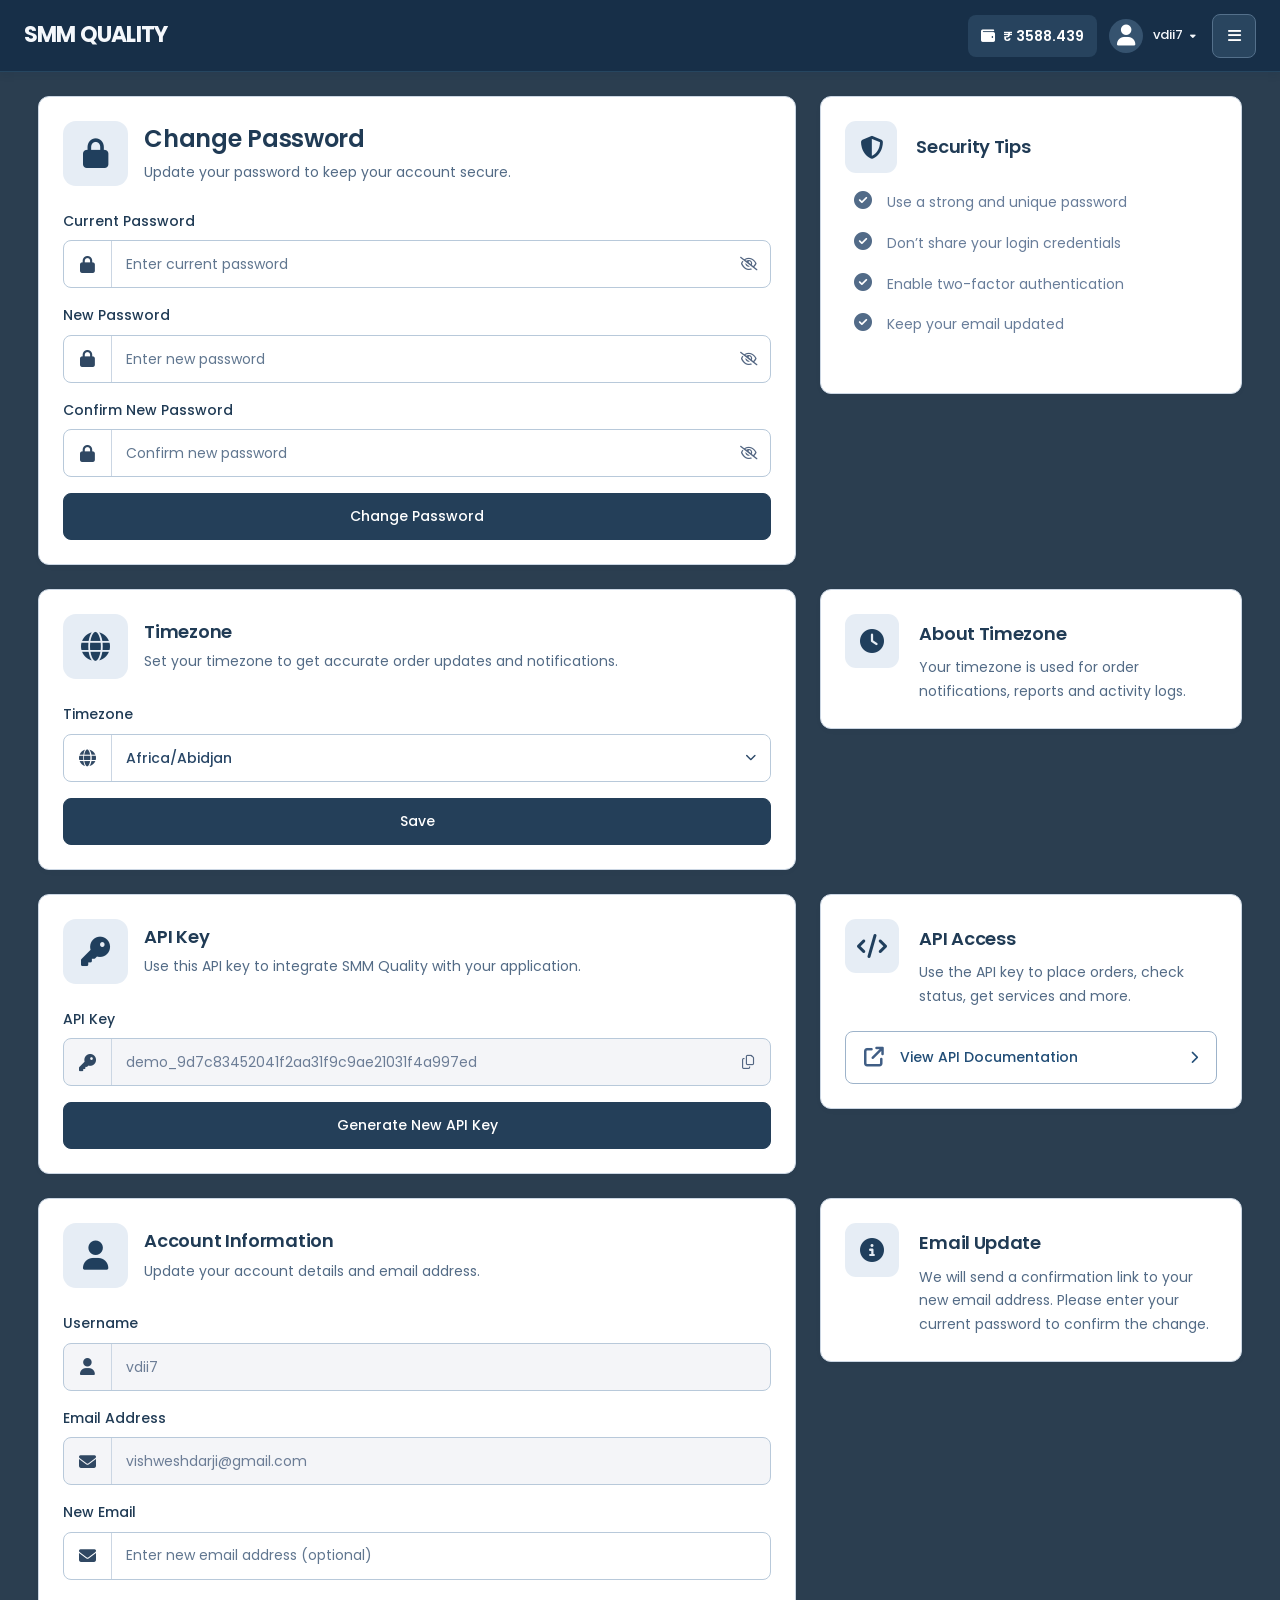
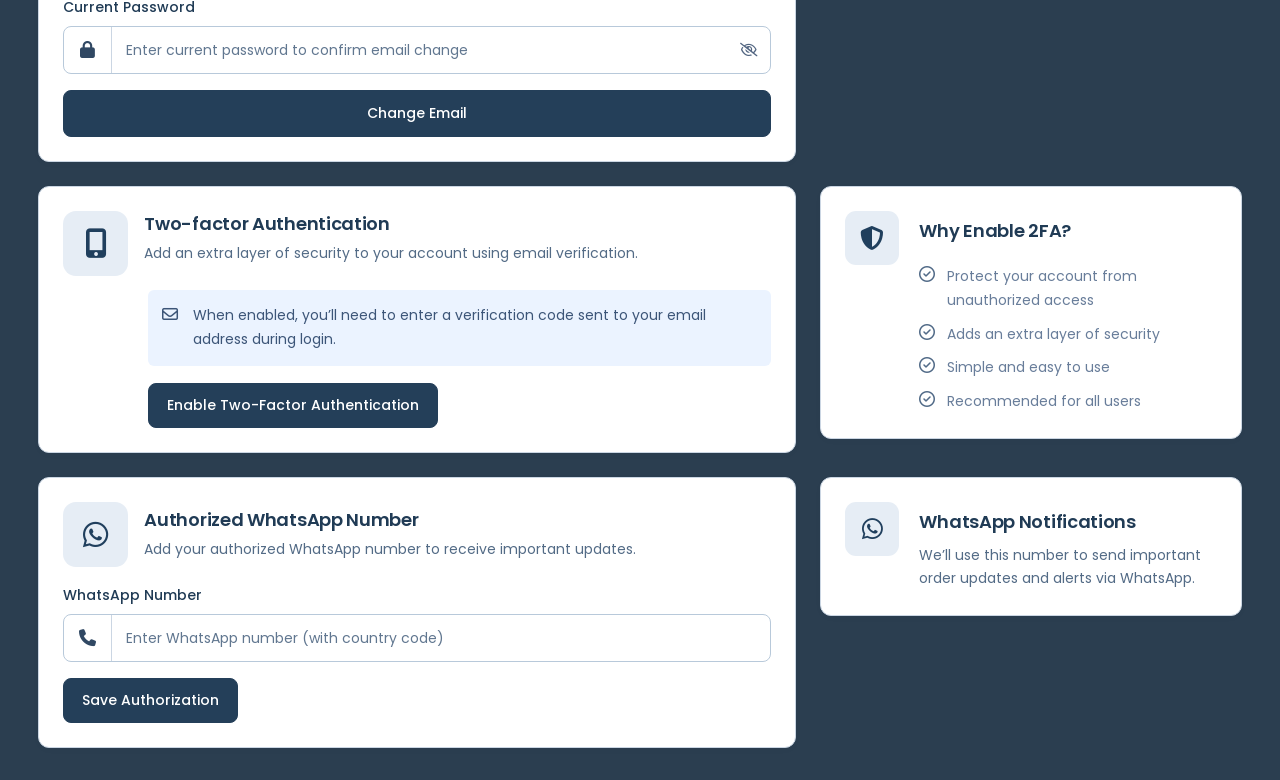
==== commit cacbd0a3: "Added withdraw funds page" ====
--- a/account.html
+++ b/account.html
@@ -458,6 +458,12 @@
     }
     @media(min-width:1500px){.topbar .nav{gap:12px}.topbar .nav-link{padding-left:10px;padding-right:10px}.header-inner{gap:24px}}
   </style>
+
+  <style id="withdraw-navigation-layout">
+    @media(min-width:1280px) and (max-width:1439px){.topbar .nav{display:none!important;position:absolute;top:71px;left:0;right:0;padding:16px 24px;background:var(--panel-navy);border-bottom:1px solid #36536d;grid-template-columns:repeat(3,minmax(0,1fr));gap:8px}.topbar .nav.open{display:grid!important}.topbar .mobile-toggle{display:grid!important;place-items:center}.header-tools{margin-left:auto}.topbar .nav-link{padding:12px 8px;min-height:44px}}
+    @media(min-width:1440px){.topbar .nav{gap:5px}.topbar .nav-link{padding-left:7px;padding-right:7px;font-size:13px}.header-inner{gap:16px}.header-tools{gap:12px}}
+    @media(min-width:1600px){.topbar .nav{gap:8px}.topbar .nav-link{padding-left:8px;padding-right:8px}.header-inner{gap:24px}}
+  </style>
 </head>
 <body>
   <header class="topbar">
@@ -467,6 +473,7 @@
         <a href="index.html" class="nav-link">New Order</a>
         <a href="orders.html" class="nav-link">Order History</a>
         <a href="addfunds.html" class="nav-link">Add Funds</a>
+        <a href="withdrawfunds.html" class="nav-link">Withdraw</a>
         <a href="services.html" class="nav-link">Service List</a>
         <a href="support.html" class="nav-link">Support <span class="badge">0</span></a>
         <a href="refill.html" class="nav-link">Refill</a>
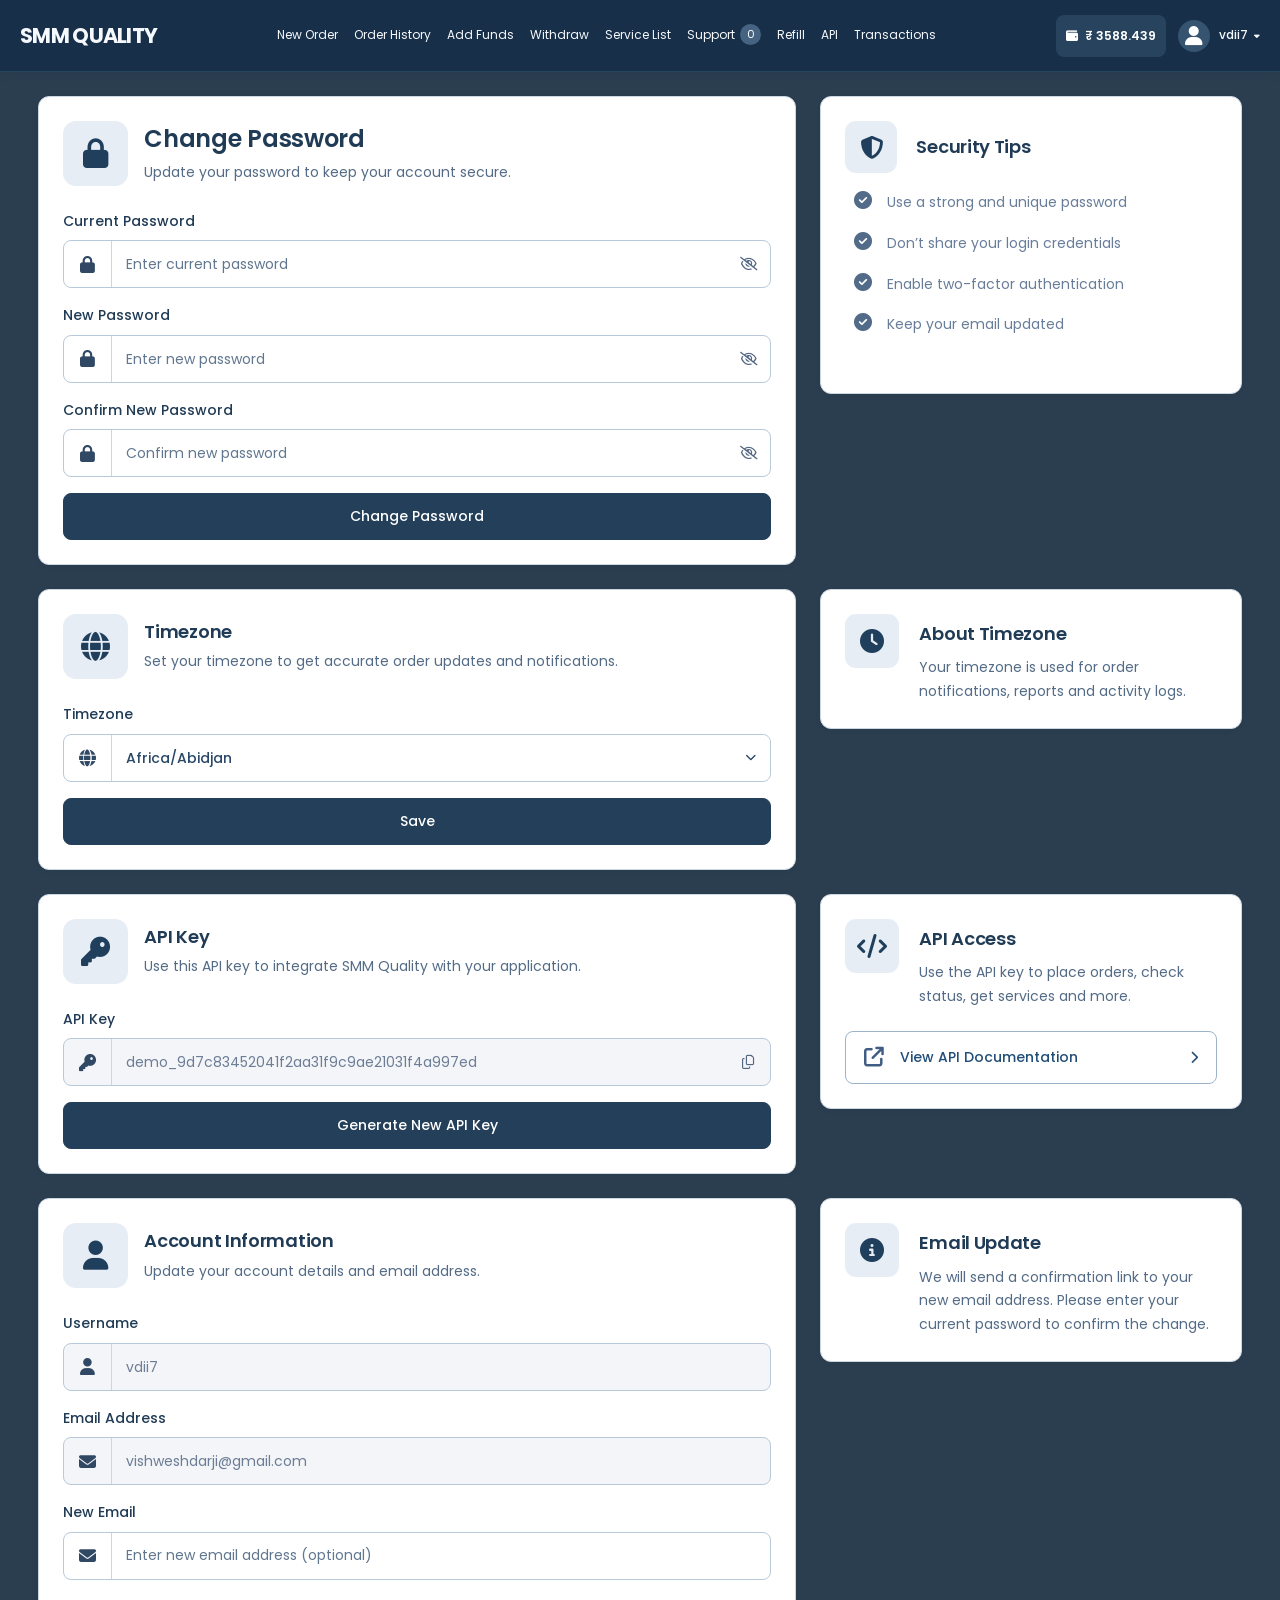
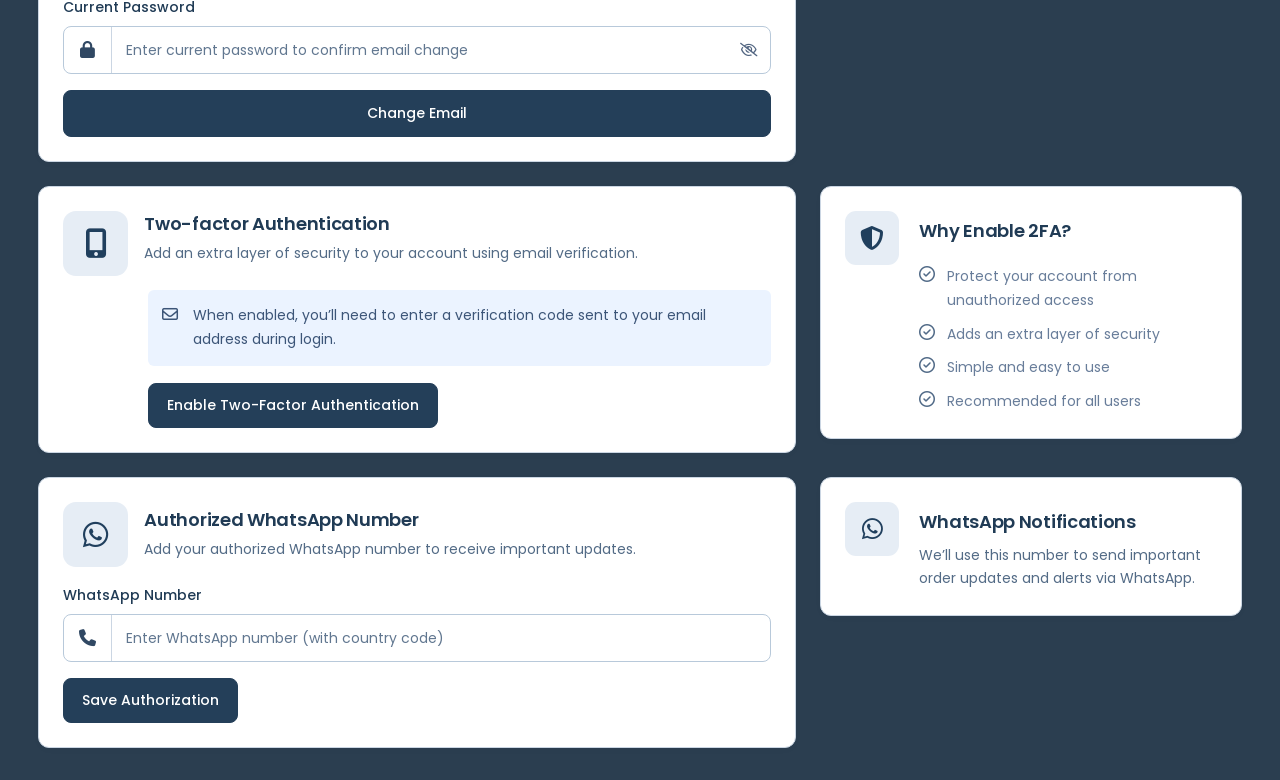
==== commit 03376305: "Updated menu spacing" ====
--- a/account.html
+++ b/account.html
@@ -460,9 +460,21 @@
   </style>
 
   <style id="withdraw-navigation-layout">
-    @media(min-width:1280px) and (max-width:1439px){.topbar .nav{display:none!important;position:absolute;top:71px;left:0;right:0;padding:16px 24px;background:var(--panel-navy);border-bottom:1px solid #36536d;grid-template-columns:repeat(3,minmax(0,1fr));gap:8px}.topbar .nav.open{display:grid!important}.topbar .mobile-toggle{display:grid!important;place-items:center}.header-tools{margin-left:auto}.topbar .nav-link{padding:12px 8px;min-height:44px}}
-    @media(min-width:1440px){.topbar .nav{gap:5px}.topbar .nav-link{padding-left:7px;padding-right:7px;font-size:13px}.header-inner{gap:16px}.header-tools{gap:12px}}
-    @media(min-width:1600px){.topbar .nav{gap:8px}.topbar .nav-link{padding-left:8px;padding-right:8px}.header-inner{gap:24px}}
+    /* Full navigation on laptops; hamburger only below 1200px. */
+    @media(min-width:1200px){
+      .header-inner{padding-left:20px;padding-right:20px;gap:16px}
+      .topbar .nav,.topbar .nav.open{display:flex!important;position:static;flex:1 1 auto;min-width:0;justify-content:center;align-items:center;gap:4px;width:auto;padding:0;background:none;border:0;box-shadow:none}
+      .topbar .nav-link{font-size:12px;padding:12px 6px;min-height:44px;white-space:nowrap}
+      .topbar .mobile-toggle{display:none!important}
+      .header-tools{margin-left:0;gap:12px;flex-shrink:0}
+      .topbar .brand{font-size:21px;letter-spacing:-.7px}
+      .topbar .balance-chip{font-size:12px;padding-left:10px;padding-right:10px;gap:7px}
+      .topbar .avatar{width:32px;height:32px;font-size:20px}
+      .topbar .plain-button{font-size:12px;gap:6px}
+      .topbar .user-name,.topbar .user-chevron{display:inline}
+    }
+    @media(min-width:1366px){.topbar .nav{gap:5px}.topbar .nav-link{font-size:13px;padding-left:7px;padding-right:7px}.topbar .brand{font-size:22px}.topbar .balance-chip{font-size:13px}}
+    @media(min-width:1600px){.header-inner{padding-left:40px;padding-right:40px;gap:24px}.topbar .nav{gap:8px}.topbar .nav-link{padding-left:8px;padding-right:8px}.topbar .brand{font-size:24px}.header-tools{gap:16px}.topbar .balance-chip{font-size:14px}}
   </style>
 </head>
 <body>
